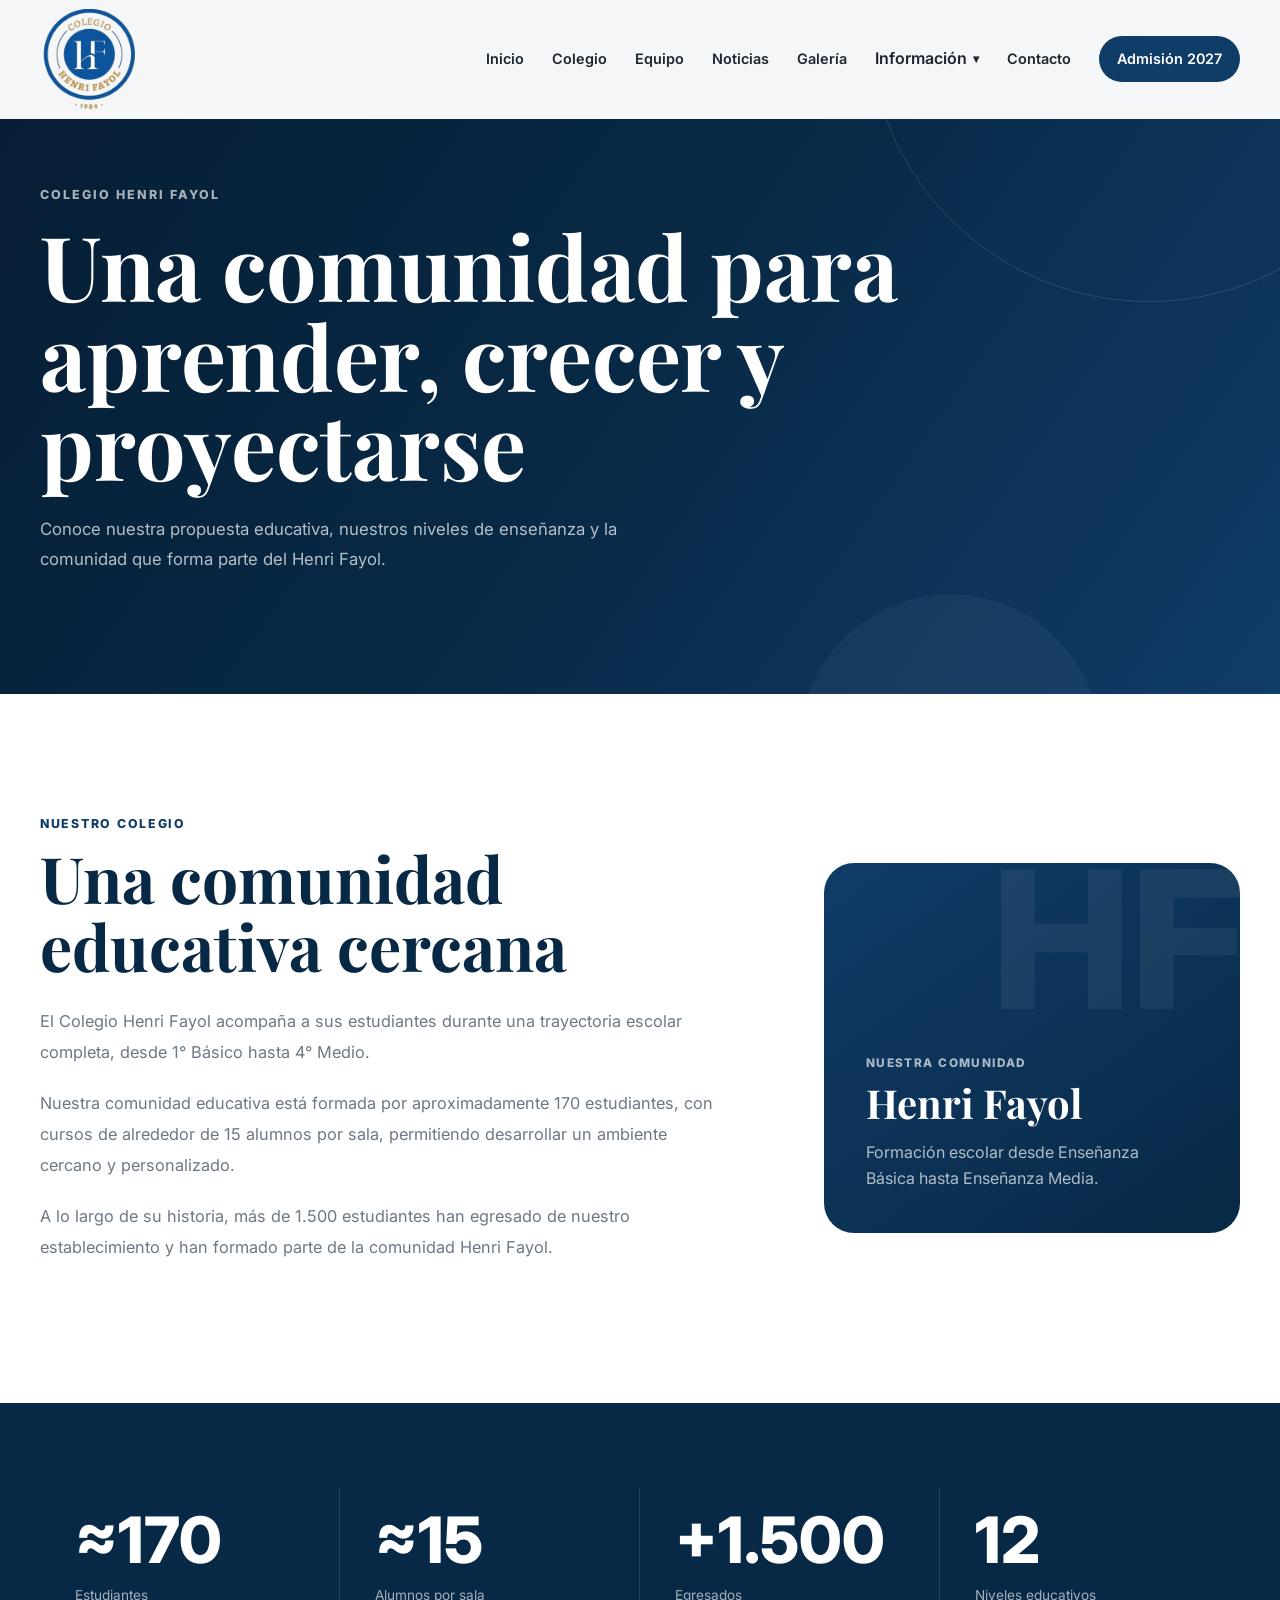
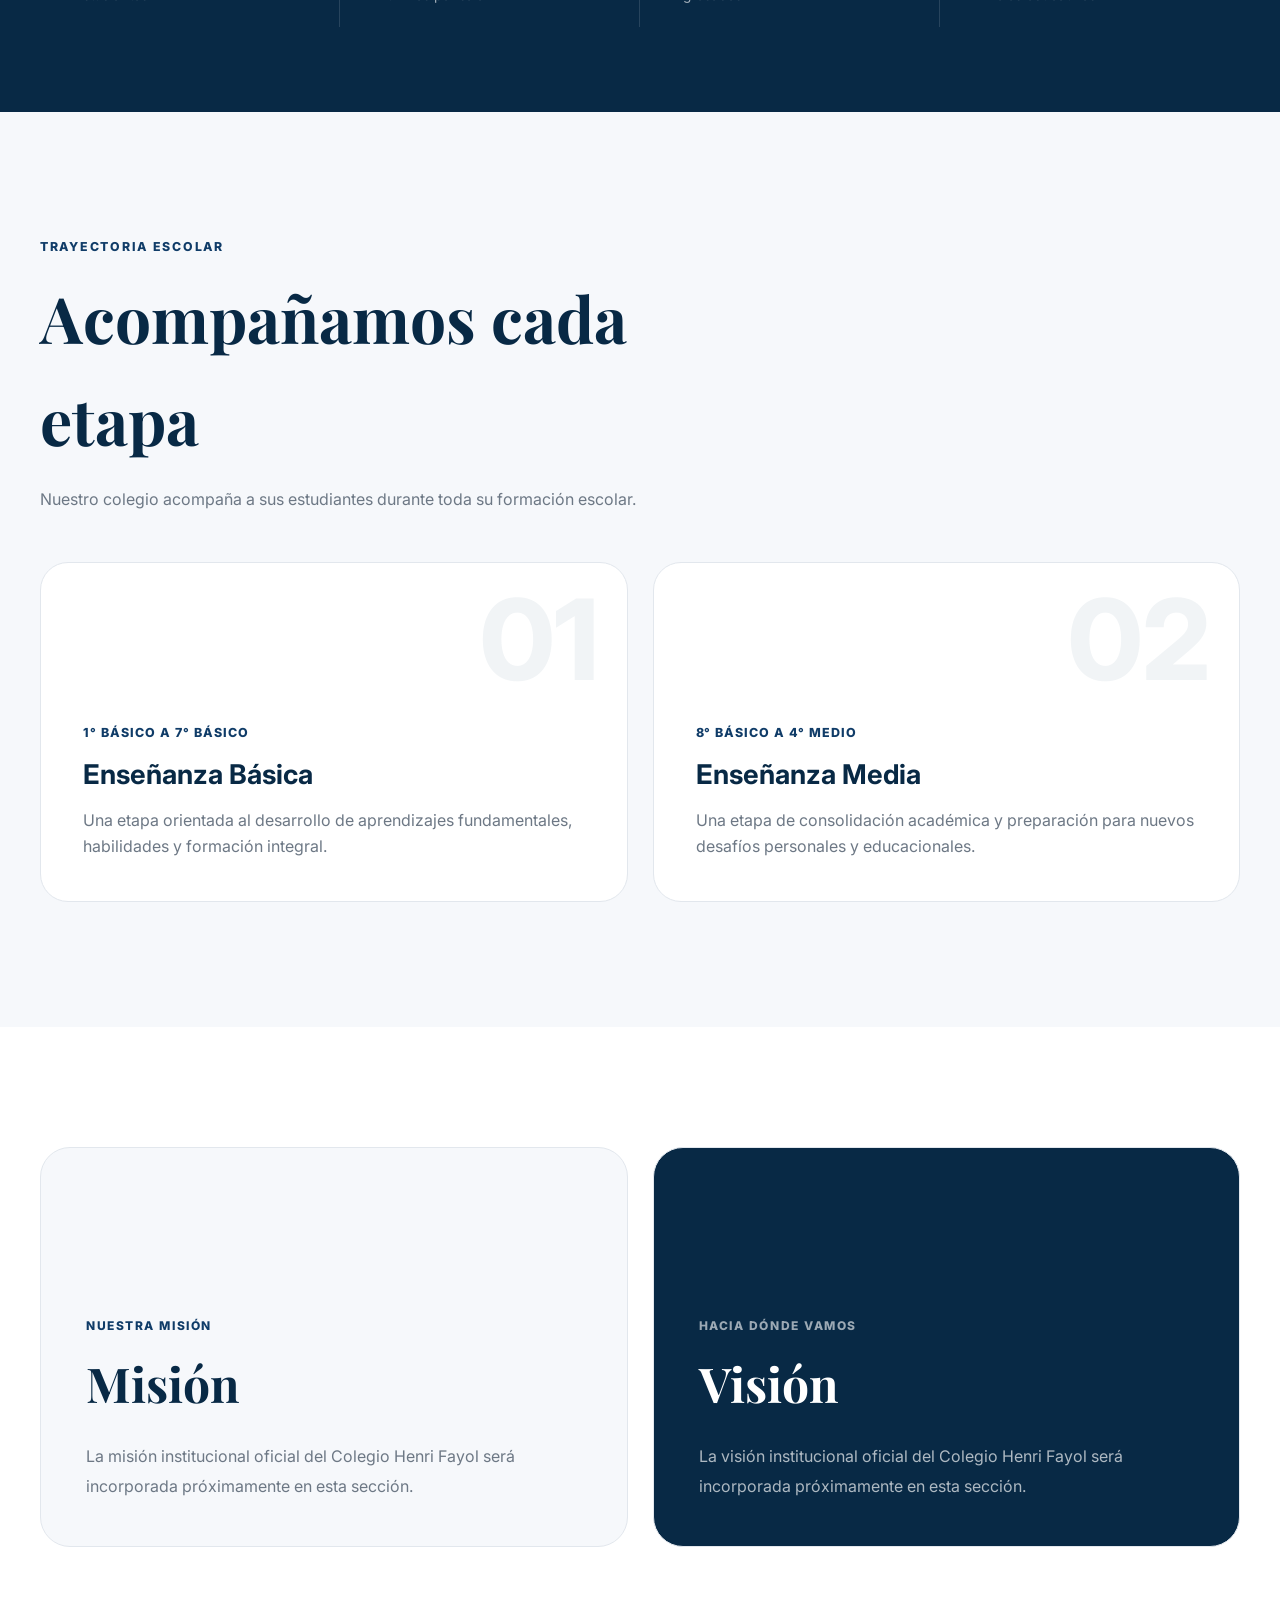
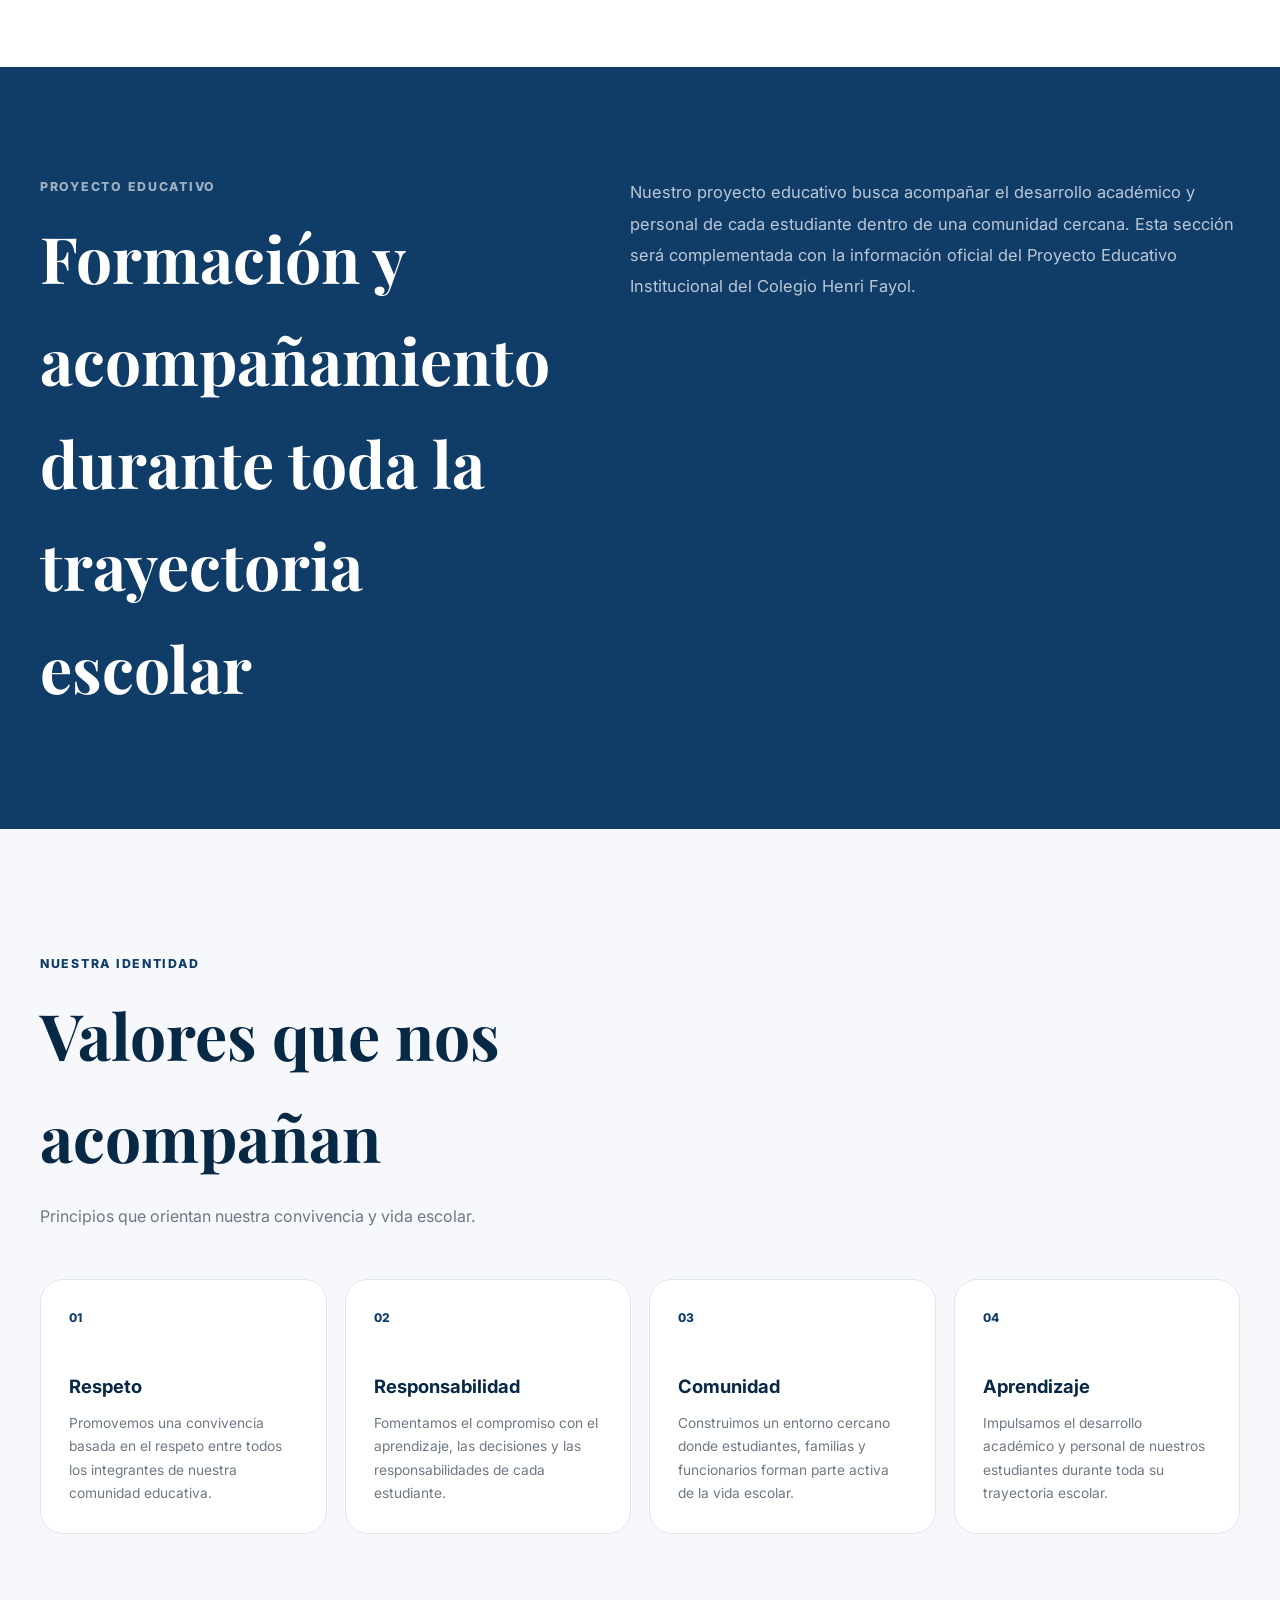
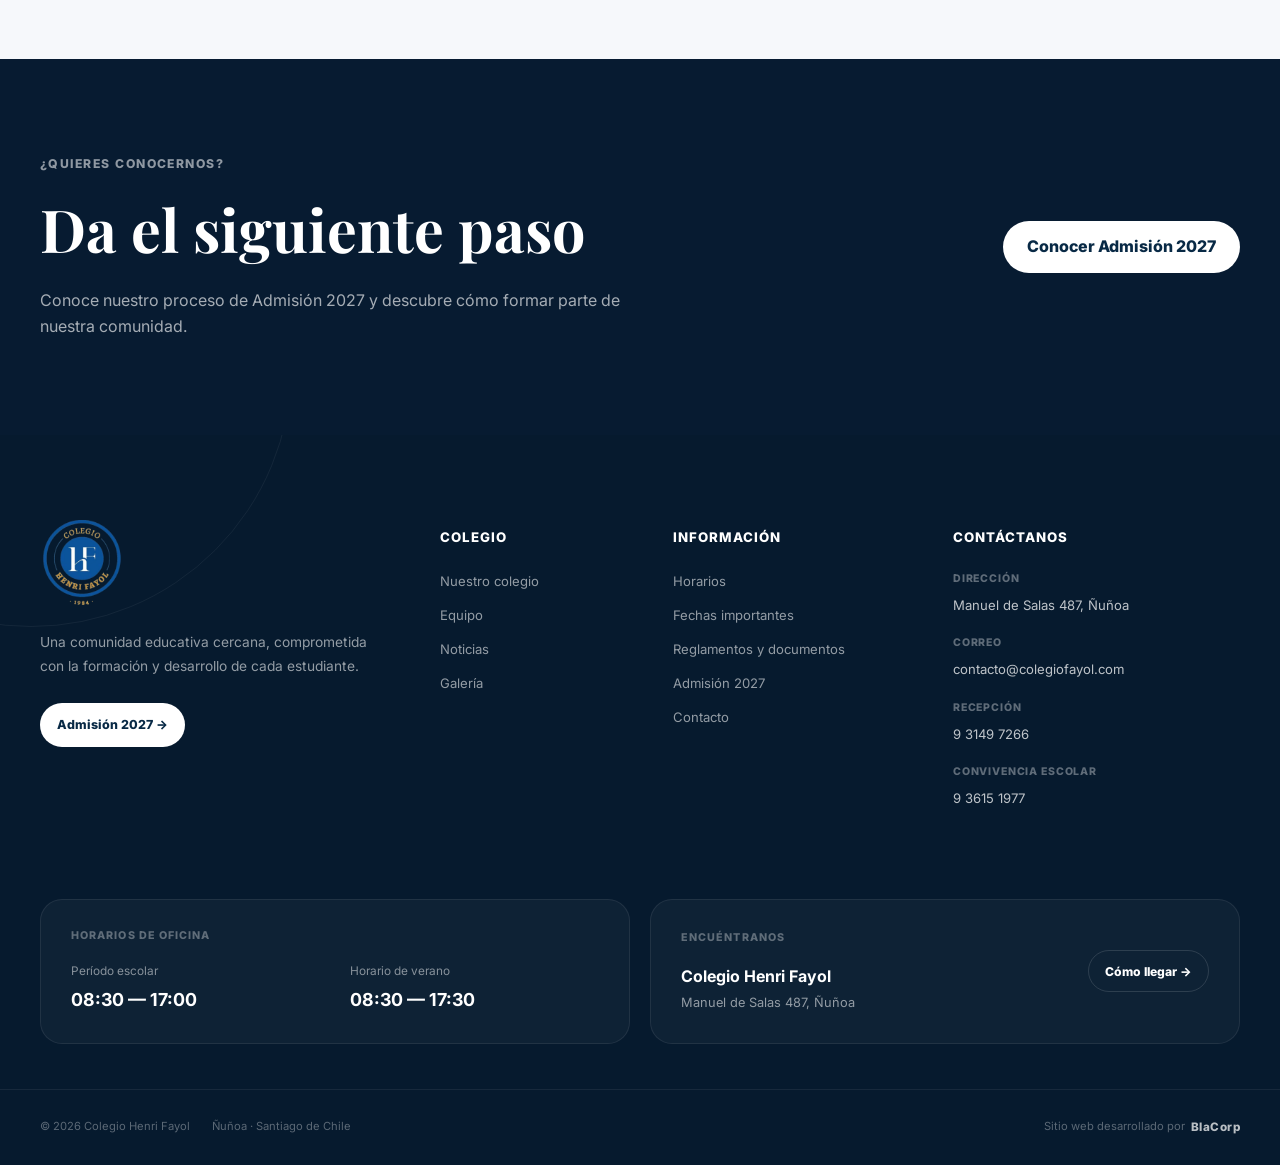
==== colegio.html @ c4151cc8 "Primera version sitio Colegio Henri Fayol" ====
<!DOCTYPE html>
<html lang="es">

<head>

  <meta charset="UTF-8">

  <meta
    name="viewport"
    content="width=device-width, initial-scale=1.0"
  >

  <meta
    name="description"
    content="Conoce el Colegio Henri Fayol, su comunidad, proyecto educativo y niveles de enseñanza."
  >

  <title>
    Nuestro Colegio | Colegio Henri Fayol
  </title>

  <link
  rel="icon"
  type="image/png"
  href="assets/logo/logo.png"
>


  <link
    rel="stylesheet"
    href="css/global.css"
  >

  <link
    rel="stylesheet"
    href="css/header.css"
  >

  <link
    rel="stylesheet"
    href="css/footer.css"
  >

  <link
    rel="stylesheet"
    href="css/colegio.css"
  >

</head>


<body>

  <div id="header-container"></div>


  <main>

    <!-- HERO -->

    <section class="school-hero">

      <div class="container">

        <span>
          Colegio Henri Fayol
        </span>


        <h1>
          Una comunidad para aprender,
          crecer y proyectarse
        </h1>


        <p>
          Conoce nuestra propuesta educativa,
          nuestros niveles de enseñanza y
          la comunidad que forma parte
          del Henri Fayol.
        </p>

      </div>

    </section>


    <!-- PRESENTACIÓN -->

    <section class="school-about">

      <div class="container school-about-grid">

        <div class="school-about-content">

          <span class="school-eyebrow">
            Nuestro colegio
          </span>


          <h2 id="school-about-title"></h2>


          <div
            class="school-about-text"
            id="school-about-text"
          ></div>

        </div>


        <div class="school-about-card">

          <span>
            Nuestra comunidad
          </span>


          <strong>
            Henri Fayol
          </strong>


          <p>
            Formación escolar desde
            Enseñanza Básica hasta
            Enseñanza Media.
          </p>

        </div>

      </div>

    </section>


    <!-- CIFRAS -->

    <section class="school-numbers">

      <div class="container">

        <div class="school-numbers-grid">

          <article>

            <strong>
              ≈170
            </strong>

            <span>
              Estudiantes
            </span>

          </article>


          <article>

            <strong>
              ≈15
            </strong>

            <span>
              Alumnos por sala
            </span>

          </article>


          <article>

            <strong>
              +1.500
            </strong>

            <span>
              Egresados
            </span>

          </article>


          <article>

            <strong>
              12
            </strong>

            <span>
              Niveles educativos
            </span>

          </article>

        </div>

      </div>

    </section>


    <!-- NIVELES -->

    <section class="school-levels">

      <div class="container">

        <header class="school-section-header">

          <span class="school-eyebrow">
            Trayectoria escolar
          </span>


          <h2>
            Acompañamos cada etapa
          </h2>


          <p>
            Nuestro colegio acompaña a sus
            estudiantes durante toda su formación
            escolar.
          </p>

        </header>


        <div class="school-level-grid">

          <article class="school-level-card">

            <span class="level-index">
              01
            </span>


            <span class="level-range">
              1° Básico a 7° Básico
            </span>


            <h3>
              Enseñanza Básica
            </h3>


            <p>
              Una etapa orientada al desarrollo
              de aprendizajes fundamentales,
              habilidades y formación integral.
            </p>

          </article>


          <article class="school-level-card">

            <span class="level-index">
              02
            </span>


            <span class="level-range">
              8° Básico a 4° Medio
            </span>


            <h3>
              Enseñanza Media
            </h3>


            <p>
              Una etapa de consolidación académica
              y preparación para nuevos desafíos
              personales y educacionales.
            </p>

          </article>

        </div>

      </div>

    </section>


    <!-- MISIÓN Y VISIÓN -->

    <section class="school-purpose">

      <div class="container school-purpose-grid">

        <article class="purpose-card">

          <span>
            Nuestra misión
          </span>


          <h2>
            Misión
          </h2>


          <p id="school-mission"></p>

        </article>


        <article class="purpose-card purpose-dark">

          <span>
            Hacia dónde vamos
          </span>


          <h2>
            Visión
          </h2>


          <p id="school-vision"></p>

        </article>

      </div>

    </section>


    <!-- PROYECTO -->

    <section class="school-project">

      <div class="container school-project-grid">

        <div>

          <span class="school-eyebrow">
            Proyecto educativo
          </span>


          <h2 id="school-project-title"></h2>

        </div>


        <div>

          <p id="school-project-text"></p>

        </div>

      </div>

    </section>


    <!-- VALORES -->

    <section class="school-values">

      <div class="container">

        <header class="school-section-header">

          <span class="school-eyebrow">
            Nuestra identidad
          </span>


          <h2>
            Valores que nos acompañan
          </h2>


          <p>
            Principios que orientan nuestra
            convivencia y vida escolar.
          </p>

        </header>


        <div
          class="school-values-grid"
          id="school-values-grid"
        ></div>

      </div>

    </section>


    <!-- CTA -->

    <section class="school-cta">

      <div class="container school-cta-grid">

        <div>

          <span>
            ¿Quieres conocernos?
          </span>


          <h2>
            Da el siguiente paso
          </h2>


          <p>
            Conoce nuestro proceso de Admisión
            2027 y descubre cómo formar parte
            de nuestra comunidad.
          </p>

        </div>


        <a
          href="admision.html"
          class="school-cta-button"
        >
          Conocer Admisión 2027
        </a>

      </div>

    </section>

  </main>


  <div id="footer-container"></div>


  <script src="js/header.js"></script>
  <script src="js/main.js"></script>
  <script src="js/colegio.js"></script>

</body>

</html>
---- css/global.css ----
@import url('https://fonts.googleapis.com/css2?family=Inter:wght@400;500;600;700;800&family=Playfair+Display:wght@600;700&display=swap');

:root {
  --primary: #103c68;
  --primary-dark: #082945;
  --secondary: #d6ae45;

  --white: #ffffff;
  --background: #f6f8fb;

  --text: #1c2633;
  --text-light: #6d7885;

  --border: #e2e7ed;

  --container: 1200px;

  --radius-small: 12px;
  --radius-medium: 20px;
  --radius-large: 30px;

  --shadow:
    0 20px 50px rgba(18, 38, 63, 0.08);
}

* {
  margin: 0;
  padding: 0;
  box-sizing: border-box;
}

html {
  scroll-behavior: smooth;
}

body {
  font-family: "Inter", sans-serif;
  background: var(--white);
  color: var(--text);
  line-height: 1.6;
}

img {
  max-width: 100%;
  display: block;
}

a {
  text-decoration: none;
  color: inherit;
}

button,
input,
textarea,
select {
  font: inherit;
}

button {
  cursor: pointer;
}

.container {
  width: min(
    var(--container),
    calc(100% - 40px)
  );

  margin: auto;
}

h1,
h2 {
  font-family: "Playfair Display", serif;
}

.section {
  padding: 100px 0;
}

.section-title {
  margin-bottom: 50px;
}

.section-title span {
  display: block;

  margin-bottom: 10px;

  color: var(--primary);

  font-size: 0.8rem;
  font-weight: 800;

  letter-spacing: 0.14em;
  text-transform: uppercase;
}

.section-title h2 {
  font-size: clamp(
    2.2rem,
    5vw,
    3.8rem
  );

  color: var(--primary-dark);

  line-height: 1.1;
}

.section-title p {
  max-width: 650px;

  margin-top: 15px;

  color: var(--text-light);
}

@media (max-width: 768px) {

  .section {
    padding: 70px 0;
  }

  .container {
    width: calc(100% - 28px);
  }

}
---- css/header.css ----
.header {
  position: fixed;

  top: 0;
  left: 0;

  width: 100%;

  z-index: 1000;

  background: rgba(
    255,
    255,
    255,
    0.96
  );

  border-bottom:
    1px solid transparent;

  transition:
    box-shadow 0.3s ease,
    border-color 0.3s ease;
}

.header.scrolled {
  border-color: var(--border);

  box-shadow:
    0 10px 30px rgba(
      17,
      37,
      63,
      0.08
    );
}

.header-container {
  width: min(
    var(--container),
    calc(100% - 40px)
  );

  height: 86px;

  margin: auto;

  display: flex;
  align-items: center;
  justify-content: space-between;
}

.header-logo img {
  height: 58px;
  width: auto;
}

.nav {
  display: flex;
  align-items: center;

  gap: 28px;
}

.nav a {
  position: relative;

  font-size: 0.9rem;
  font-weight: 600;

  color: var(--text);

  transition: color 0.2s ease;
}

.nav a:hover {
  color: var(--primary);
}

.nav a:not(.nav-contacto)::after {
  content: "";

  position: absolute;

  left: 0;
  bottom: -7px;

  width: 0;
  height: 2px;

  background: var(--secondary);

  transition: width 0.25s ease;
}

.nav a:hover::after {
  width: 100%;
}

.nav-contacto {
  padding: 11px 18px;

  border-radius: 50px;

  background: var(--primary);

  color: white !important;
}

.nav-contacto:hover {
  background: var(--primary-dark);
}

.menu-button {
  width: 42px;
  height: 42px;

  display: none;

  border: none;
  background: transparent;
}

.menu-button span {
  display: block;

  width: 25px;
  height: 2px;

  margin: 6px auto;

  background: var(--primary-dark);

  transition: 0.3s ease;
}

@media (max-width: 900px) {

  .menu-button {
    display: block;
  }

  .nav {
    position: absolute;

    top: 86px;
    left: 20px;
    right: 20px;

    display: none;

    flex-direction: column;
    align-items: flex-start;

    padding: 25px;

    background: white;

    border: 1px solid var(--border);
    border-radius: 20px;

    box-shadow: var(--shadow);
  }

  .nav.active {
    display: flex;
  }

  .nav-contacto {
    width: 100%;

    text-align: center;
  }

}
/* =========================================
   DROPDOWN INFORMACIÓN
========================================= */

.nav-dropdown {
  position: relative;
}


.nav-dropdown-toggle {
  display: flex;

  align-items: center;

  gap: 6px;

  padding: 0;

  border: none;

  background: transparent;

  color:
    var(--text);

  font-family: inherit;

  font-size: inherit;

  font-weight: 600;

  cursor: pointer;

  transition:
    color 0.2s ease;
}


.nav-dropdown-toggle:hover {
  color:
    var(--primary);
}


.nav-dropdown-arrow {
  display: inline-block;

  font-size: 0.72rem;

  transition:
    transform 0.25s ease;
}


/* MENU */

.nav-dropdown-menu {
  position: absolute;

  top:
    calc(100% + 22px);

  left: 50%;

  width: 310px;

  padding: 10px;

  opacity: 0;

  visibility: hidden;

  transform:
    translate(
      -50%,
      -8px
    );

  border:
    1px solid
    var(--border);

  border-radius: 18px;

  background: white;

  box-shadow:
    0 22px 60px
    rgba(10,31,52,0.14);

  transition:
    opacity 0.2s ease,
    transform 0.2s ease,
    visibility 0.2s ease;
}


/* puente invisible para no perder el hover */

.nav-dropdown-menu::before {
  content: "";

  position: absolute;

  left: 0;
  right: 0;

  top: -25px;

  height: 25px;
}


/* ABRIR EN PC */

.nav-dropdown:hover
.nav-dropdown-menu,

.nav-dropdown:focus-within
.nav-dropdown-menu,

.nav-dropdown.open
.nav-dropdown-menu {
  opacity: 1;

  visibility: visible;

  transform:
    translate(
      -50%,
      0
    );
}


.nav-dropdown:hover
.nav-dropdown-arrow,

.nav-dropdown.open
.nav-dropdown-arrow {
  transform:
    rotate(180deg);
}


/* LINKS DROPDOWN */

.nav-dropdown-menu a {
  display: block;

  padding:
    14px 15px;

  border-radius: 12px;

  color:
    var(--text);

  transition:
    background 0.2s ease;
}


.nav-dropdown-menu a::after {
  display: none;
}


.nav-dropdown-menu a:hover {
  background:
    var(--background);
}


.nav-dropdown-menu strong {
  display: block;

  margin-bottom: 3px;

  color:
    var(--primary-dark);

  font-size: 0.85rem;
}


.nav-dropdown-menu span {
  display: block;

  color:
    var(--text-light);

  font-size: 0.72rem;

  font-weight: 400;
}


/* =========================================
   MOBILE
========================================= */

@media (max-width: 900px) {

  .nav-dropdown {
    width: 100%;
  }


  .nav-dropdown-toggle {
    width: 100%;

    justify-content:
      space-between;

    padding:
      14px 0;

    font-size: 1rem;
  }


  .nav-dropdown-menu {
    position: static;

    width: 100%;

    max-height: 0;

    margin: 0;

    padding: 0;

    opacity: 1;

    visibility: visible;

    overflow: hidden;

    transform: none;

    border: none;

    border-radius: 0;

    box-shadow: none;

    background:
      var(--background);

    transition:
      max-height 0.3s ease,
      padding 0.3s ease;
  }


  .nav-dropdown:hover
  .nav-dropdown-menu,

  .nav-dropdown:focus-within
  .nav-dropdown-menu {
    max-height: 0;

    padding: 0;
  }


  .nav-dropdown.open
  .nav-dropdown-menu {
    max-height: 300px;

    padding:
      7px;
  }


  .nav-dropdown-menu::before {
    display: none;
  }


  .nav-dropdown-menu a {
    padding:
      12px;
  }

}
/* =========================================================
   LOGO HEADER - TAMAÑO GRANDE
========================================================= */

.header-logo {
  display: flex;

  align-items: center;

  flex-shrink: 0;
}


.header-logo img {
  width: auto;

  height: 100px;

  max-width: 280px;

  object-fit: contain;

  transition:
    transform 0.25s ease;
}


.header-logo:hover img {
  transform:
    scale(1.03);
}


/* HEADER MÁS ALTO PARA EL LOGO */

@media (min-width: 901px) {

  .header-container {
    min-height: 118px;

    gap: 30px;
  }

}


/* TABLET */

@media (max-width: 900px) {

  .header-logo img {
    height: 82px;

    max-width: 230px;
  }

}


/* CELULAR */

@media (max-width: 500px) {

  .header-logo img {
    height: 72px;

    max-width: 200px;
  }

}
---- css/footer.css ----
/* =========================================================
   FOOTER
========================================================= */

.footer {
  position: relative;

  overflow: hidden;

  background:
    #061a2e;

  color: white;
}


.footer::before {
  content: "";

  position: absolute;

  width: 520px;
  height: 520px;

  top: -330px;
  left: -230px;

  border-radius: 50%;

  border:
    1px solid
    rgba(255,255,255,0.055);
}


/* =========================================================
   PARTE PRINCIPAL
========================================================= */

.footer-main {
  position: relative;

  z-index: 2;

  display: grid;

  grid-template-columns:
    1.4fr
    0.7fr
    0.9fr
    1.2fr;

  gap: 65px;

  padding:
    85px 0
    70px;
}


/* =========================================================
   MARCA
========================================================= */

.footer-brand {
  max-width: 350px;
}


.footer-logo {
  display: inline-flex;

  margin-bottom: 25px;
}


.footer-logo img {
  display: block;

  width: auto;

  height: 85px;

  object-fit: contain;
}


.footer-brand > p {
  max-width: 330px;

  margin:
    0 0
    24px;

  color:
    rgba(255,255,255,0.57);

  font-size: 0.86rem;

  line-height: 1.8;
}


/* ADMISION */

.footer-admission-button {
  min-height: 44px;

  display: inline-flex;

  align-items: center;
  justify-content: center;

  padding:
    0 17px;

  border-radius: 100px;

  background: white;

  color:
    var(--primary-dark);

  font-size: 0.78rem;

  font-weight: 800;

  transition:
    transform 0.2s ease;
}


.footer-admission-button:hover {
  transform:
    translateY(-2px);
}


/* =========================================================
   REDES
========================================================= */

.footer-socials {
  display: flex;

  flex-wrap: wrap;

  gap: 14px;

  margin-top: 27px;
}


.footer-socials a {
  color:
    rgba(255,255,255,0.55);

  font-size: 0.75rem;

  font-weight: 700;

  transition:
    color 0.2s ease;
}


.footer-socials a:hover {
  color: white;
}


/* =========================================================
   COLUMNAS
========================================================= */

.footer-column h3 {
  margin:
    7px 0
    23px;

  color: white;

  font-size: 0.83rem;

  font-weight: 800;

  letter-spacing: 0.08em;

  text-transform: uppercase;
}


.footer-column nav {
  display: grid;

  gap: 13px;
}


.footer-column nav a {
  color:
    rgba(255,255,255,0.57);

  font-size: 0.82rem;

  transition:
    color 0.2s ease,
    transform 0.2s ease;
}


.footer-column nav a:hover {
  color: white;

  transform:
    translateX(3px);
}


/* =========================================================
   CONTACTO
========================================================= */

.footer-contact {
  display: block;
}


.footer-contact-item {
  margin-bottom: 18px;
}


.footer-contact-item > span {
  display: block;

  margin-bottom: 4px;

  color:
    rgba(255,255,255,0.36);

  font-size: 0.66rem;

  font-weight: 800;

  letter-spacing: 0.08em;

  text-transform: uppercase;
}


.footer-contact-item a {
  display: inline-block;

  color:
    rgba(255,255,255,0.74);

  font-size: 0.82rem;

  line-height: 1.5;

  overflow-wrap: anywhere;

  transition:
    color 0.2s ease;
}


.footer-contact-item a:hover {
  color: white;
}


/* =========================================================
   INFORMACIÓN INFERIOR
========================================================= */

.footer-information {
  position: relative;

  z-index: 2;

  display: grid;

  grid-template-columns:
    1fr 1fr;

  gap: 20px;

  padding-bottom: 45px;
}


.footer-hours,
.footer-location {
  min-height: 145px;

  padding: 27px 30px;

  border:
    1px solid
    rgba(255,255,255,0.08);

  border-radius: 22px;

  background:
    rgba(255,255,255,0.035);
}


.footer-small-label {
  display: block;

  margin-bottom: 18px;

  color:
    rgba(255,255,255,0.34);

  font-size: 0.67rem;

  font-weight: 800;

  letter-spacing: 0.1em;

  text-transform: uppercase;
}


/* HORARIOS */

.footer-hours-grid {
  display: grid;

  grid-template-columns:
    repeat(2,1fr);

  gap: 30px;
}


.footer-hours-grid > div {
  display: flex;

  flex-direction: column;

  gap: 5px;
}


.footer-hours-grid span {
  color:
    rgba(255,255,255,0.5);

  font-size: 0.74rem;
}


.footer-hours-grid strong {
  color: white;

  font-size: 1.12rem;
}


/* UBICACIÓN */

.footer-location {
  display: flex;

  align-items: center;
  justify-content: space-between;

  gap: 30px;
}


.footer-location strong {
  display: block;

  margin-bottom: 4px;

  color: white;

  font-size: 1rem;
}


.footer-location p {
  margin: 0;

  color:
    rgba(255,255,255,0.55);

  font-size: 0.8rem;
}


.footer-location > a {
  min-height: 42px;

  display: inline-flex;

  align-items: center;
  justify-content: center;

  padding:
    0 16px;

  flex-shrink: 0;

  border:
    1px solid
    rgba(255,255,255,0.13);

  border-radius: 100px;

  color: white;

  font-size: 0.76rem;

  font-weight: 800;

  transition:
    background 0.2s ease,
    transform 0.2s ease;
}


.footer-location > a:hover {
  background:
    rgba(255,255,255,0.08);

  transform:
    translateY(-2px);
}


/* =========================================================
   COPYRIGHT
========================================================= */

.footer-bottom {
  position: relative;

  z-index: 2;

  border-top:
    1px solid
    rgba(255,255,255,0.065);
}


.footer-bottom-content {
  min-height: 75px;

  display: flex;

  align-items: center;
  justify-content: space-between;

  gap: 30px;
}


.footer-bottom-content span {
  color:
    rgba(255,255,255,0.34);

  font-size: 0.7rem;
}


/* =========================================================
   TABLET
========================================================= */

@media (max-width: 1000px) {

  .footer-main {
    grid-template-columns:
      1.2fr 1fr;

    gap:
      55px 70px;
  }


  .footer-information {
    grid-template-columns:
      1fr;
  }

}


/* =========================================================
   MOBILE
========================================================= */

@media (max-width: 650px) {

  .footer-main {
    grid-template-columns:
      1fr;

    gap: 45px;

    padding:
      65px 0
      55px;
  }


  .footer-brand {
    max-width: 100%;
  }


  .footer-logo img {
    height: 78px;
  }


  .footer-hours-grid {
    grid-template-columns:
      1fr;

    gap: 18px;
  }


  .footer-location {
    align-items:
      flex-start;

    flex-direction:
      column;
  }


  .footer-bottom-content {
    min-height: 90px;

    align-items:
      flex-start;

    justify-content:
      center;

    flex-direction:
      column;

    gap: 6px;

    padding:
      20px 0;
  }

}
/* =========================================================
   CRÉDITO BLACORP
========================================================= */

.footer-copyright {
  display: flex;

  align-items: center;

  gap: 22px;
}


.footer-credit {
  display: flex;

  align-items: center;

  gap: 6px;

  color:
    rgba(255,255,255,0.38);

  font-size: 0.7rem;
}


.footer-credit strong {
  color:
    rgba(255,255,255,0.72);

  font-size: 0.73rem;

  font-weight: 800;

  letter-spacing: 0.04em;
}


@media (max-width: 650px) {

  .footer-copyright {
    align-items: flex-start;

    flex-direction: column;

    gap: 5px;
  }


  .footer-credit {
    margin-top: 12px;
  }

}
---- css/colegio.css ----
/* =========================================
   HERO
========================================= */

.school-hero {
  position: relative;

  padding:
    185px 0
    120px;

  overflow: hidden;

  color: white;

  background:
    linear-gradient(
      125deg,
      #061d33 0%,
      var(--primary-dark) 50%,
      var(--primary) 100%
    );
}


.school-hero::before {
  content: "";

  position: absolute;

  width: 560px;
  height: 560px;

  top: -260px;
  right: -150px;

  border:
    1px solid
    rgba(255,255,255,0.12);

  border-radius: 50%;
}


.school-hero::after {
  content: "";

  position: absolute;

  width: 300px;
  height: 300px;

  right: 180px;
  bottom: -200px;

  border-radius: 50%;

  background:
    rgba(255,255,255,0.04);
}


.school-hero .container {
  position: relative;

  z-index: 2;
}


.school-hero span {
  display: block;

  margin-bottom: 15px;

  color:
    rgba(255,255,255,0.65);

  font-size: 0.78rem;
  font-weight: 800;

  letter-spacing: 0.16em;

  text-transform: uppercase;
}


.school-hero h1 {
  max-width: 950px;

  margin-bottom: 25px;

  color: white;

  font-size:
    clamp(
      3.2rem,
      7vw,
      6rem
    );

  line-height: 1;
}


.school-hero p {
  max-width: 650px;

  margin: 0;

  color:
    rgba(255,255,255,0.7);

  font-size: 1.05rem;

  line-height: 1.8;
}


/* =========================================
   GENERAL
========================================= */

.school-eyebrow {
  display: block;

  margin-bottom: 10px;

  color:
    var(--primary);

  font-size: 0.77rem;
  font-weight: 800;

  letter-spacing: 0.14em;

  text-transform: uppercase;
}


.school-section-header {
  max-width: 760px;

  margin-bottom: 50px;
}


.school-section-header h2 {
  margin-bottom: 15px;

  color:
    var(--primary-dark);

  font-size:
    clamp(
      2.5rem,
      5vw,
      4.2rem
    );
}


.school-section-header p {
  margin: 0;

  color:
    var(--text-light);
}


/* =========================================
   PRESENTACIÓN
========================================= */

.school-about {
  padding:
    120px 0;
}


.school-about-grid {
  display: grid;

  grid-template-columns:
    1.25fr 0.75fr;

  gap: 90px;

  align-items: center;
}


.school-about-content h2 {
  margin-bottom: 25px;

  color:
    var(--primary-dark);

  font-size:
    clamp(
      2.6rem,
      5vw,
      4.4rem
    );

  line-height: 1.07;
}


.school-about-text p {
  margin-bottom: 20px;

  color:
    var(--text-light);

  font-size: 1.02rem;

  line-height: 1.9;
}


.school-about-card {
  min-height: 370px;

  display: flex;

  flex-direction: column;

  justify-content: flex-end;

  padding: 42px;

  position: relative;

  overflow: hidden;

  border-radius: 30px;

  background:
    linear-gradient(
      145deg,
      var(--primary),
      var(--primary-dark)
    );

  color: white;
}


.school-about-card::before {
  content: "HF";

  position: absolute;

  top: -20px;
  right: -5px;

  color:
    rgba(255,255,255,0.06);

  font-size: 12rem;

  font-weight: 800;

  line-height: 1;
}


.school-about-card span {
  margin-bottom: 8px;

  color:
    rgba(255,255,255,0.65);

  font-size: 0.74rem;

  font-weight: 800;

  letter-spacing: 0.12em;

  text-transform: uppercase;
}


.school-about-card strong {
  position: relative;

  font-family:
    "Playfair Display",
    serif;

  font-size: 2.5rem;

  line-height: 1.1;
}


.school-about-card p {
  position: relative;

  max-width: 300px;

  margin:
    15px 0 0;

  color:
    rgba(255,255,255,0.68);
}


/* =========================================
   CIFRAS
========================================= */

.school-numbers {
  padding:
    85px 0;

  background:
    var(--primary-dark);

  color: white;
}


.school-numbers-grid {
  display: grid;

  grid-template-columns:
    repeat(4,1fr);
}


.school-numbers article {
  padding:
    20px 35px;

  border-right:
    1px solid
    rgba(255,255,255,0.13);
}


.school-numbers article:last-child {
  border-right: none;
}


.school-numbers strong {
  display: block;

  margin-bottom: 10px;

  color: white;

  font-size:
    clamp(
      2.7rem,
      5vw,
      4.5rem
    );

  line-height: 1;

  font-weight: 800;
}


.school-numbers span {
  color:
    rgba(255,255,255,0.63);

  font-size: 0.85rem;
}


/* =========================================
   NIVELES
========================================= */

.school-levels {
  padding:
    125px 0;

  background:
    var(--background);
}


.school-level-grid {
  display: grid;

  grid-template-columns:
    repeat(2,1fr);

  gap: 25px;
}


.school-level-card {
  position: relative;

  min-height: 340px;

  display: flex;

  flex-direction: column;

  justify-content: flex-end;

  padding: 42px;

  overflow: hidden;

  border:
    1px solid
    var(--border);

  border-radius: 28px;

  background: white;

  transition:
    transform 0.3s ease,
    box-shadow 0.3s ease;
}


.school-level-card:hover {
  transform:
    translateY(-6px);

  box-shadow:
    var(--shadow);
}


.level-index {
  position: absolute;

  top: 20px;
  right: 28px;

  color:
    rgba(16,60,104,0.06);

  font-size: 7rem;

  line-height: 1;

  font-weight: 800;
}


.level-range {
  margin-bottom: 10px;

  color:
    var(--primary);

  font-size: 0.78rem;

  font-weight: 800;

  letter-spacing: 0.08em;

  text-transform: uppercase;
}


.school-level-card h3 {
  margin-bottom: 12px;

  color:
    var(--primary-dark);

  font-size: 1.7rem;
}


.school-level-card p {
  max-width: 500px;

  margin: 0;

  color:
    var(--text-light);
}


/* =========================================
   MISIÓN / VISIÓN
========================================= */

.school-purpose {
  padding:
    120px 0;
}


.school-purpose-grid {
  display: grid;

  grid-template-columns:
    repeat(2,1fr);

  gap: 25px;
}


.purpose-card {
  min-height: 400px;

  padding: 45px;

  display: flex;

  flex-direction: column;

  justify-content: flex-end;

  border:
    1px solid
    var(--border);

  border-radius: 30px;

  background:
    var(--background);
}


.purpose-card > span {
  margin-bottom: 10px;

  color:
    var(--primary);

  font-size: 0.75rem;

  font-weight: 800;

  letter-spacing: 0.13em;

  text-transform: uppercase;
}


.purpose-card h2 {
  margin-bottom: 20px;

  color:
    var(--primary-dark);

  font-size: 3rem;
}


.purpose-card p {
  margin: 0;

  color:
    var(--text-light);

  line-height: 1.85;
}


.purpose-dark {
  background:
    var(--primary-dark);

  color: white;
}


.purpose-dark > span {
  color:
    rgba(255,255,255,0.6);
}


.purpose-dark h2 {
  color: white;
}


.purpose-dark p {
  color:
    rgba(255,255,255,0.67);
}


/* =========================================
   PROYECTO EDUCATIVO
========================================= */

.school-project {
  padding:
    110px 0;

  background:
    var(--primary);
}


.school-project-grid {
  display: grid;

  grid-template-columns:
    0.8fr 1.2fr;

  gap: 80px;
}


.school-project .school-eyebrow {
  color:
    rgba(255,255,255,0.6);
}


.school-project h2 {
  color: white;

  font-size:
    clamp(
      2.5rem,
      5vw,
      4rem
    );
}


.school-project p {
  margin: 0;

  color:
    rgba(255,255,255,0.72);

  font-size: 1.03rem;

  line-height: 1.9;
}


/* =========================================
   VALORES
========================================= */

.school-values {
  padding:
    125px 0;

  background:
    var(--background);
}


.school-values-grid {
  display: grid;

  grid-template-columns:
    repeat(4,1fr);

  gap: 18px;
}


.school-value-card {
  min-height: 235px;

  padding: 28px;

  border:
    1px solid
    var(--border);

  border-radius: 23px;

  background: white;
}


.school-value-number {
  display: block;

  margin-bottom: 45px;

  color:
    var(--primary);

  font-size: 0.75rem;

  font-weight: 800;
}


.school-value-card h3 {
  margin-bottom: 10px;

  color:
    var(--primary-dark);

  font-size: 1.15rem;
}


.school-value-card p {
  margin: 0;

  color:
    var(--text-light);

  font-size: 0.86rem;

  line-height: 1.7;
}


/* =========================================
   CTA
========================================= */

.school-cta {
  padding:
    95px 0;

  background:
    #071b31;

  color: white;
}


.school-cta-grid {
  display: grid;

  grid-template-columns:
    1fr auto;

  gap: 60px;

  align-items: center;
}


.school-cta span {
  display: block;

  margin-bottom: 8px;

  color:
    rgba(255,255,255,0.55);

  font-size: 0.76rem;

  font-weight: 800;

  text-transform: uppercase;

  letter-spacing: 0.12em;
}


.school-cta h2 {
  margin-bottom: 12px;

  color: white;

  font-size:
    clamp(
      2.3rem,
      5vw,
      3.7rem
    );
}


.school-cta p {
  max-width: 620px;

  margin: 0;

  color:
    rgba(255,255,255,0.64);
}


.school-cta-button {
  min-height: 52px;

  display: inline-flex;

  align-items: center;

  padding:
    0 24px;

  border-radius: 100px;

  background: white;

  color:
    var(--primary-dark);

  font-weight: 800;

  white-space: nowrap;

  transition:
    transform 0.25s ease;
}


.school-cta-button:hover {
  transform:
    translateY(-3px);
}


/* =========================================
   RESPONSIVE
========================================= */

@media (max-width: 950px) {

  .school-about-grid {
    grid-template-columns:
      1fr;

    gap: 50px;
  }


  .school-about-card {
    max-width: 600px;
  }


  .school-numbers-grid {
    grid-template-columns:
      repeat(2,1fr);
  }


  .school-numbers article {
    border-bottom:
      1px solid
      rgba(255,255,255,0.13);
  }


  .school-purpose-grid {
    grid-template-columns:
      1fr;
  }


  .school-project-grid {
    grid-template-columns:
      1fr;

    gap: 30px;
  }


  .school-values-grid {
    grid-template-columns:
      repeat(2,1fr);
  }

}


@media (max-width: 650px) {

  .school-hero {
    padding:
      150px 0
      80px;
  }


  .school-about,
  .school-purpose,
  .school-levels,
  .school-values {
    padding:
      80px 0;
  }


  .school-level-grid {
    grid-template-columns:
      1fr;
  }


  .school-numbers-grid {
    grid-template-columns:
      1fr 1fr;
  }


  .school-numbers article {
    padding:
      25px 18px;
  }


  .school-values-grid {
    grid-template-columns:
      1fr;
  }


  .school-cta-grid {
    grid-template-columns:
      1fr;
  }

}
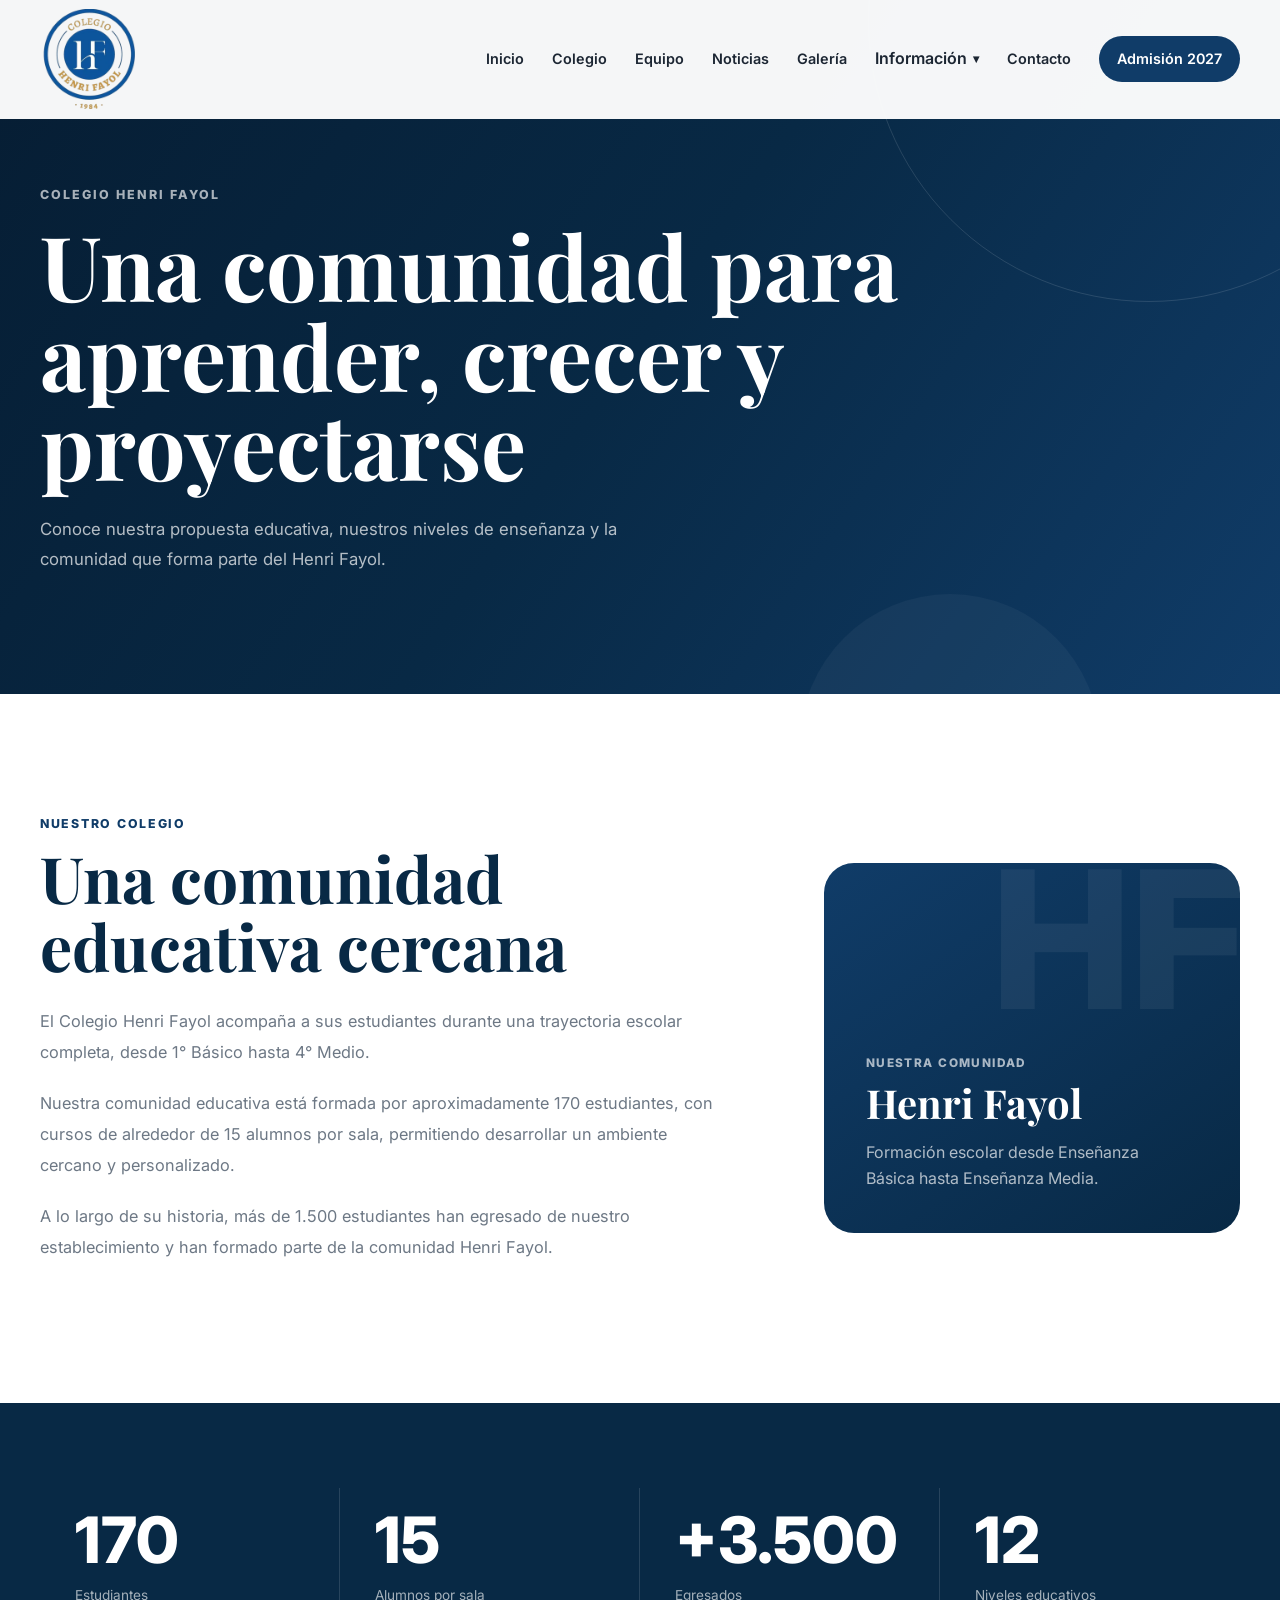
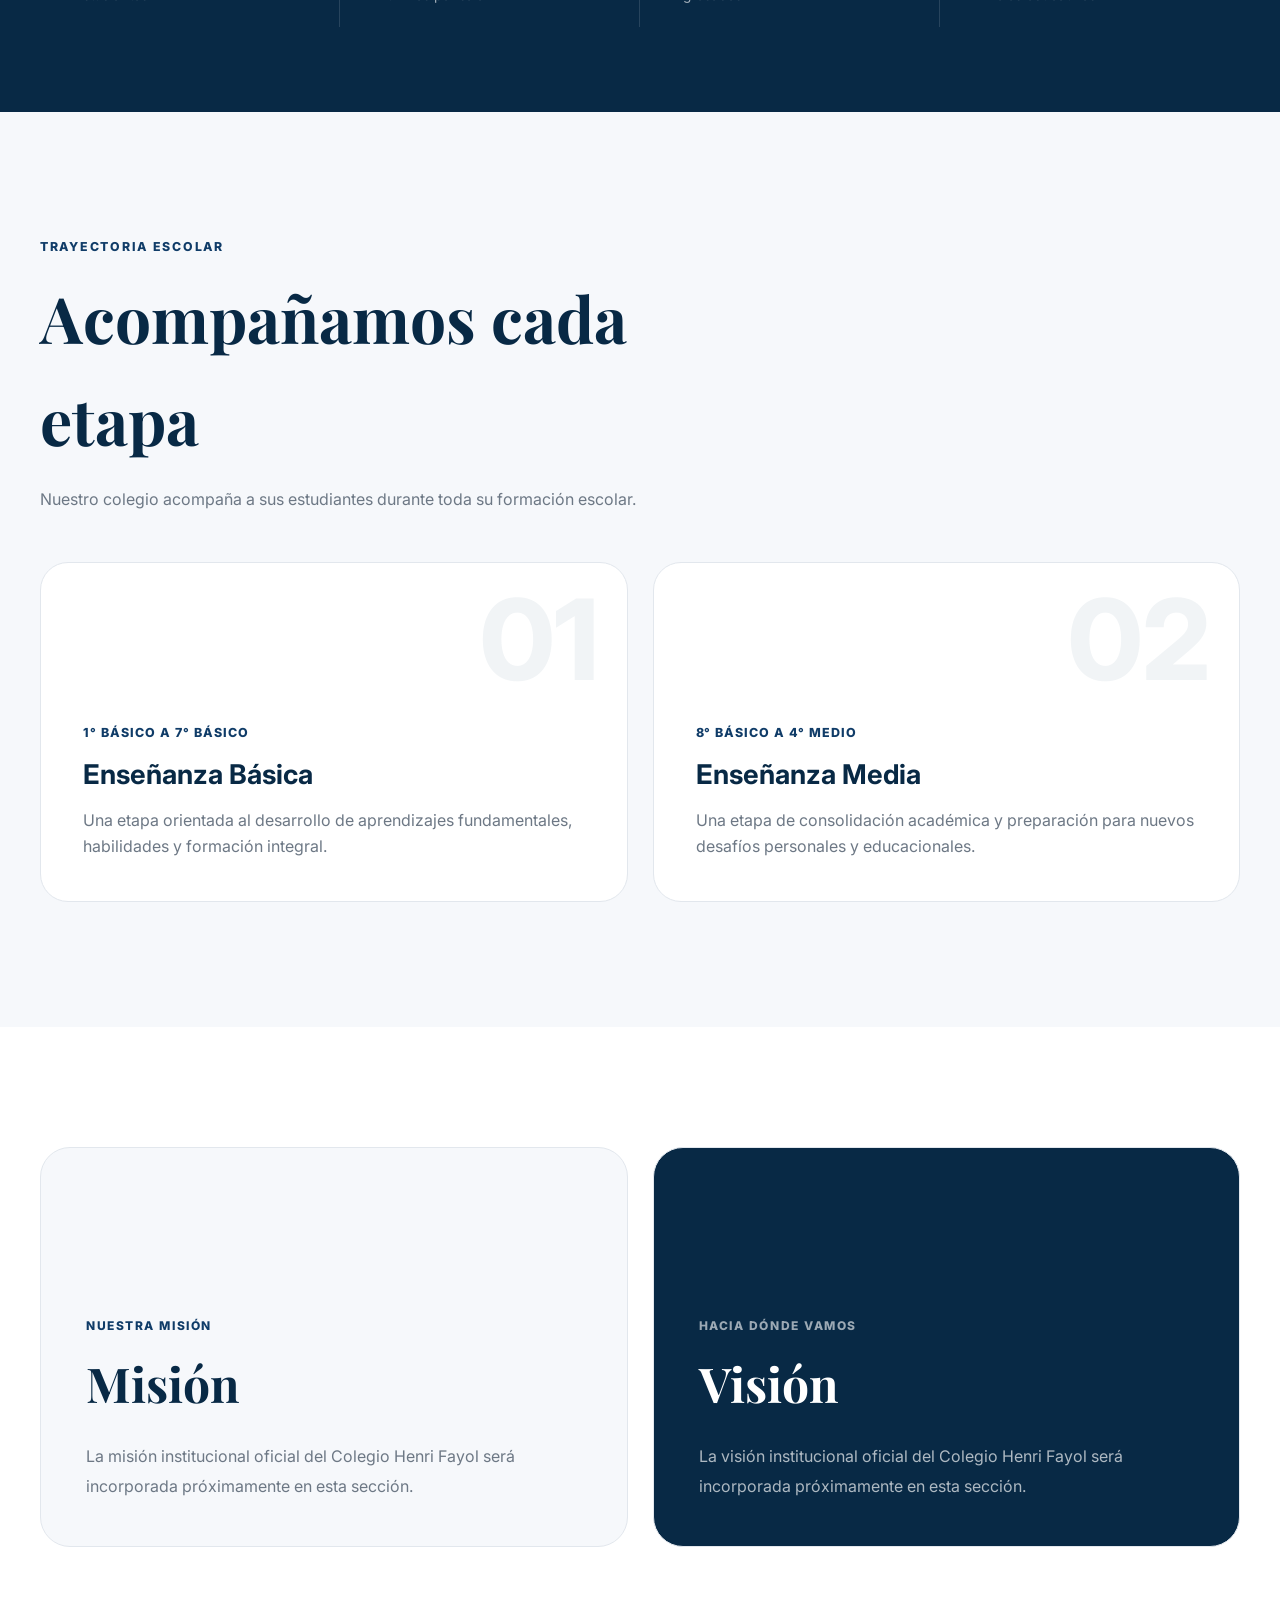
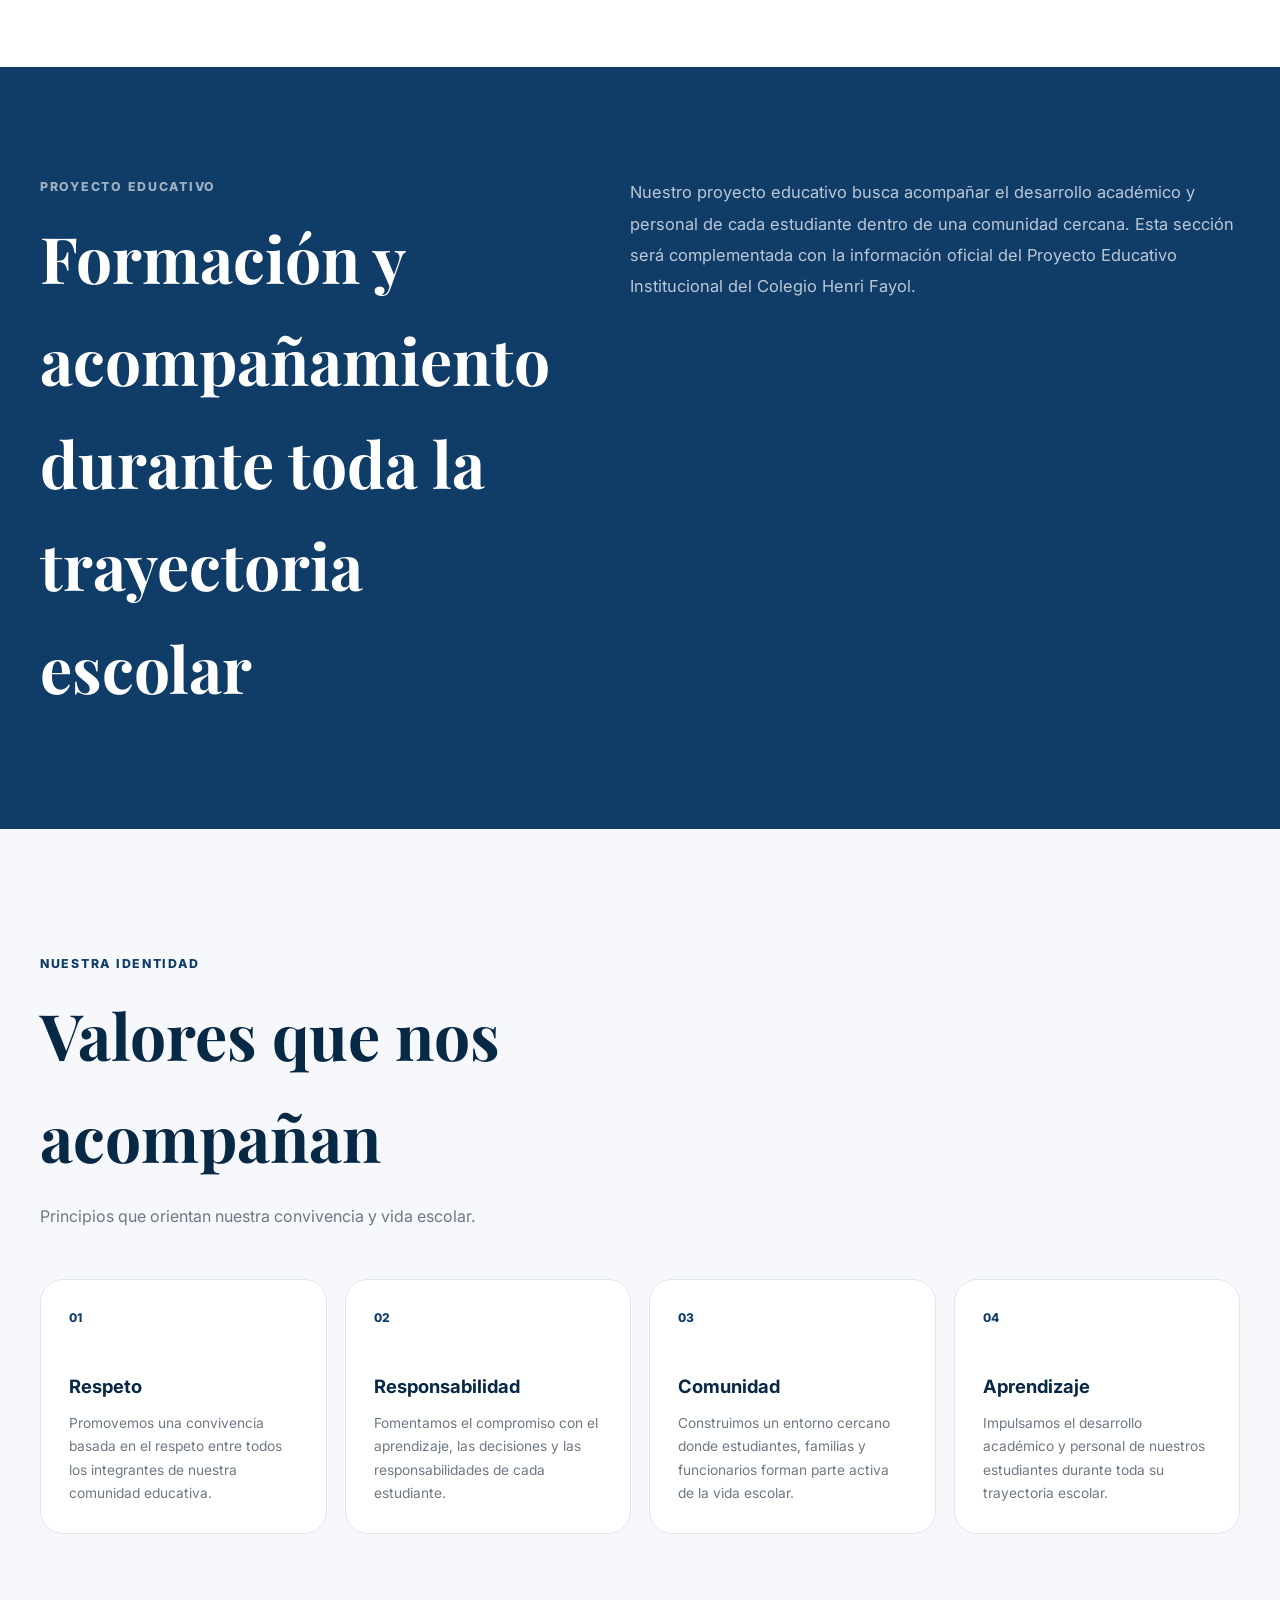
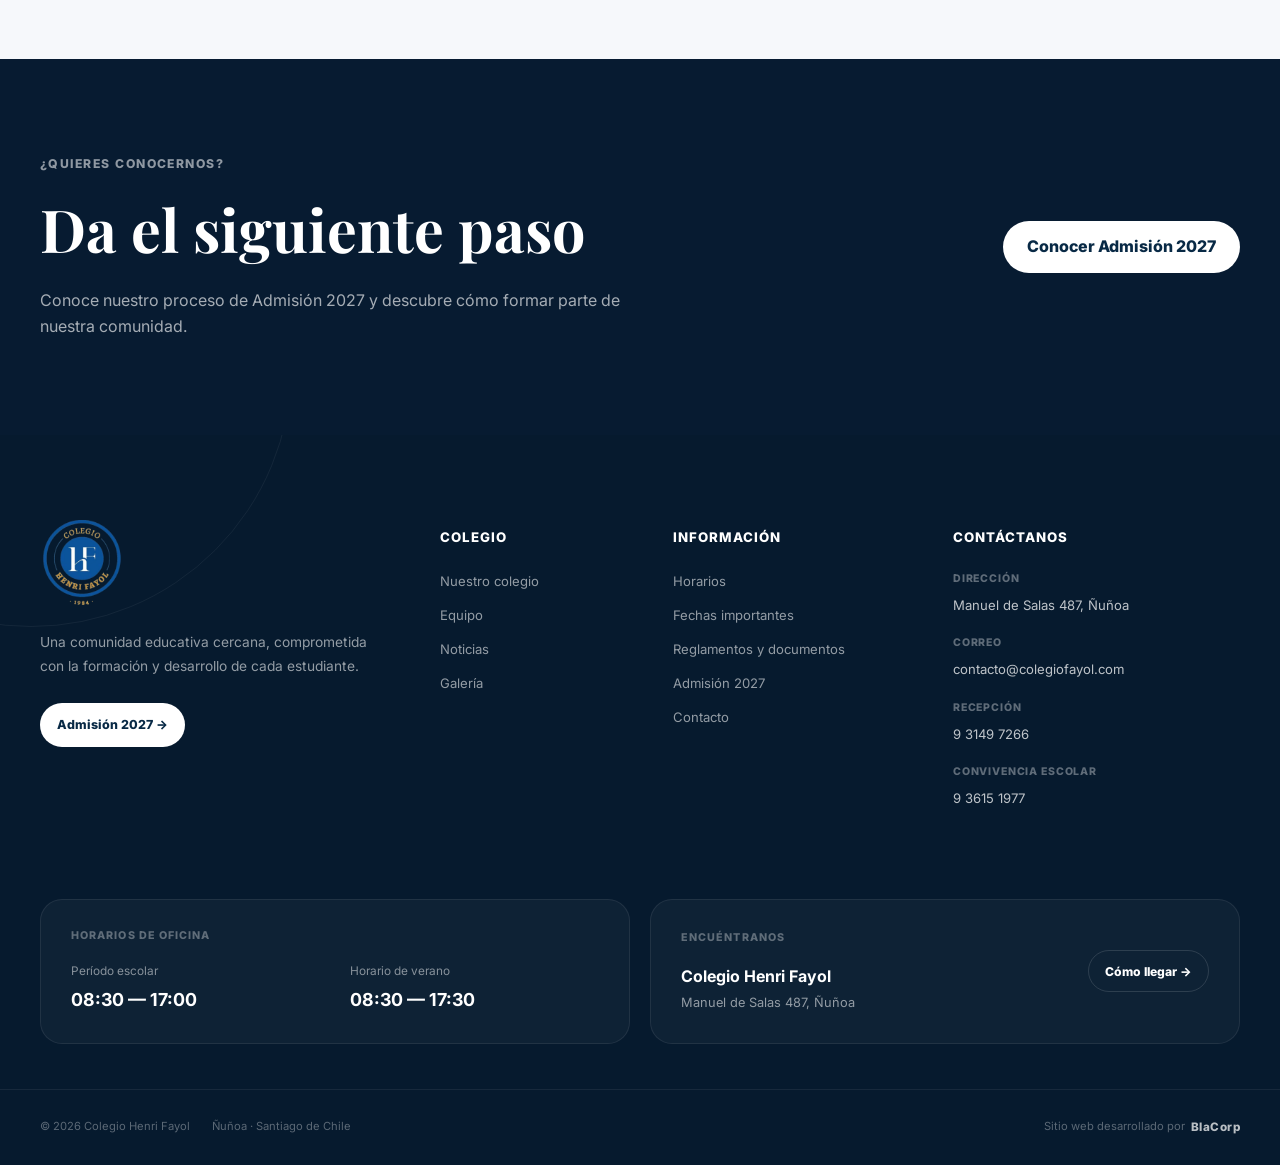
==== commit c02e974a: "Update colegio.html se corrigen simbolos" ====
--- a/colegio.html
+++ b/colegio.html
@@ -145,7 +145,7 @@
           <article>
 
             <strong>
-              ≈170
+              170
             </strong>
 
             <span>
@@ -158,7 +158,7 @@
           <article>
 
             <strong>
-              ≈15
+              15
             </strong>
 
             <span>
@@ -171,7 +171,7 @@
           <article>
 
             <strong>
-              +1.500
+              +3.500
             </strong>
 
             <span>
--- a/css/header.css
+++ b/css/header.css
@@ -529,4 +529,236 @@
     max-width: 200px;
   }
 
+}
+/* =========================================================
+   MENÚ INFORMACIÓN - MOBILE FIX
+========================================================= */
+
+@media (max-width: 900px) {
+
+  /* MENÚ GENERAL */
+
+  .nav {
+    width: 100%;
+
+    max-height:
+      calc(100vh - 100px);
+
+    overflow-y: auto;
+    overflow-x: hidden;
+  }
+
+
+  .nav > a {
+    width: 100%;
+
+    display: flex;
+
+    align-items: center;
+
+    padding:
+      15px 20px;
+
+    border-bottom:
+      1px solid
+      var(--border);
+
+    font-size: 0.95rem;
+
+    text-align: left;
+  }
+
+
+  /* CONTENEDOR INFORMACIÓN */
+
+  .nav-dropdown {
+    position: static !important;
+
+    width: 100%;
+
+    display: block;
+  }
+
+
+  /* BOTÓN INFORMACIÓN */
+
+  .nav-dropdown-toggle {
+    width: 100%;
+
+    min-height: 54px;
+
+    display: flex;
+
+    align-items: center;
+    justify-content: space-between;
+
+    padding:
+      15px 20px;
+
+    border: none;
+
+    border-bottom:
+      1px solid
+      var(--border);
+
+    background: white;
+
+    color:
+      var(--primary-dark);
+
+    font-size: 0.95rem;
+
+    font-weight: 700;
+
+    text-align: left;
+
+    cursor: pointer;
+  }
+
+
+  .nav-dropdown-arrow {
+    flex-shrink: 0;
+
+    margin-left: 15px;
+
+    font-size: 1rem;
+
+    transition:
+      transform 0.25s ease;
+  }
+
+
+  .nav-dropdown.open
+  .nav-dropdown-arrow {
+    transform:
+      rotate(180deg);
+  }
+
+
+  /* SUBMENÚ */
+
+  .nav-dropdown-menu {
+    position: static !important;
+
+    top: auto !important;
+    left: auto !important;
+    right: auto !important;
+
+    width: 100% !important;
+
+    min-width: 0 !important;
+
+    display: none !important;
+
+    padding:
+      8px 12px
+      12px;
+
+    margin: 0;
+
+    opacity: 1 !important;
+
+    visibility: visible !important;
+
+    transform: none !important;
+
+    border: none;
+
+    border-radius: 0;
+
+    box-shadow: none;
+
+    background:
+      #f5f7fa;
+  }
+
+
+  /* SOLO ABIERTO AL TOCAR */
+
+  .nav-dropdown.open
+  .nav-dropdown-menu {
+    display: grid !important;
+
+    gap: 6px;
+  }
+
+
+  /* EVITA QUE HOVER DE PC INTERFIERA */
+
+  .nav-dropdown:hover
+  .nav-dropdown-menu {
+    display: none !important;
+  }
+
+
+  .nav-dropdown.open:hover
+  .nav-dropdown-menu {
+    display: grid !important;
+  }
+
+
+  /* OPCIONES */
+
+  .nav-dropdown-menu a {
+    width: 100%;
+
+    display: flex;
+
+    flex-direction: column;
+
+    align-items: flex-start;
+
+    gap: 3px;
+
+    padding:
+      13px 15px;
+
+    border: none;
+
+    border-radius: 10px;
+
+    background: white;
+
+    color:
+      var(--primary-dark);
+
+    text-align: left;
+
+    transform: none !important;
+  }
+
+
+  .nav-dropdown-menu a strong {
+    display: block;
+
+    color:
+      var(--primary-dark);
+
+    font-size: 0.88rem;
+
+    font-weight: 800;
+
+    line-height: 1.3;
+  }
+
+
+  .nav-dropdown-menu a span {
+    display: block;
+
+    color:
+      var(--text-light);
+
+    font-size: 0.73rem;
+
+    line-height: 1.4;
+  }
+
+
+  .nav-dropdown-menu a:hover {
+    background:
+      #eef3f8;
+
+    transform: none !important;
+  }
+
 }
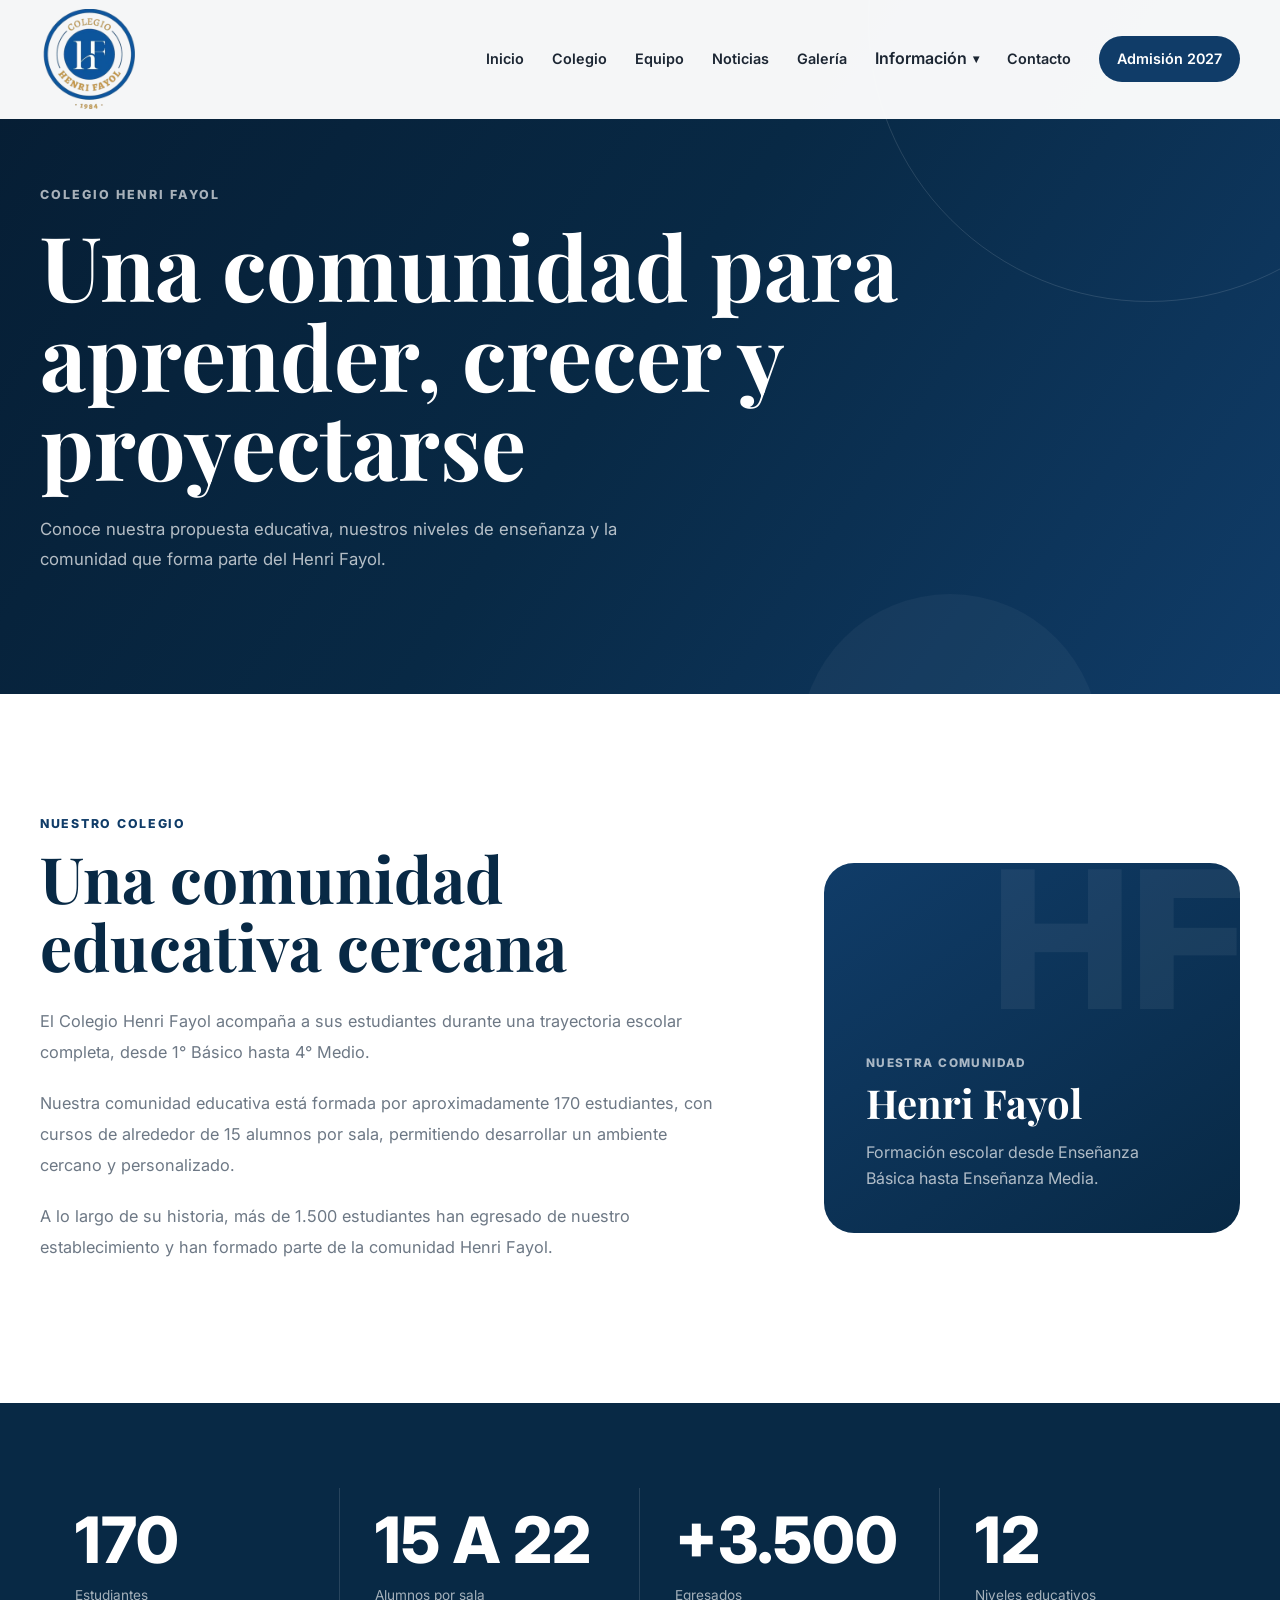
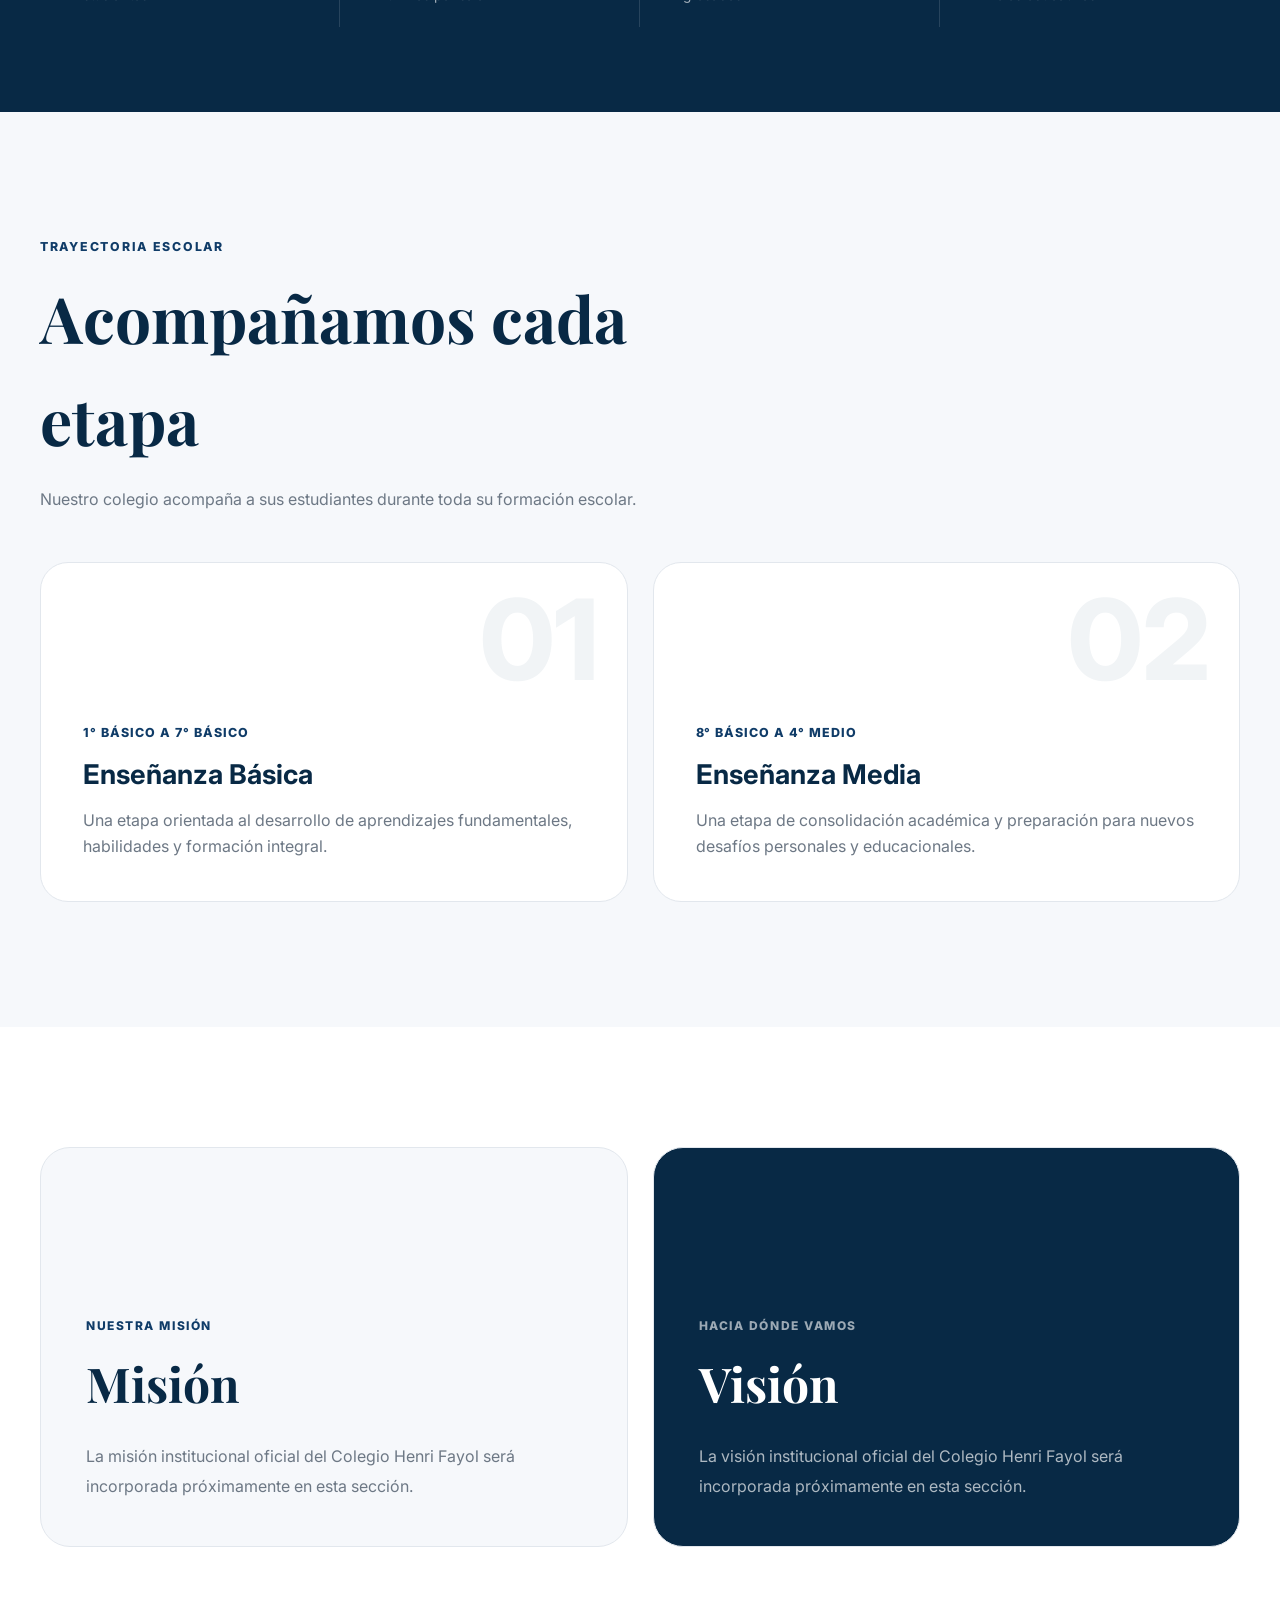
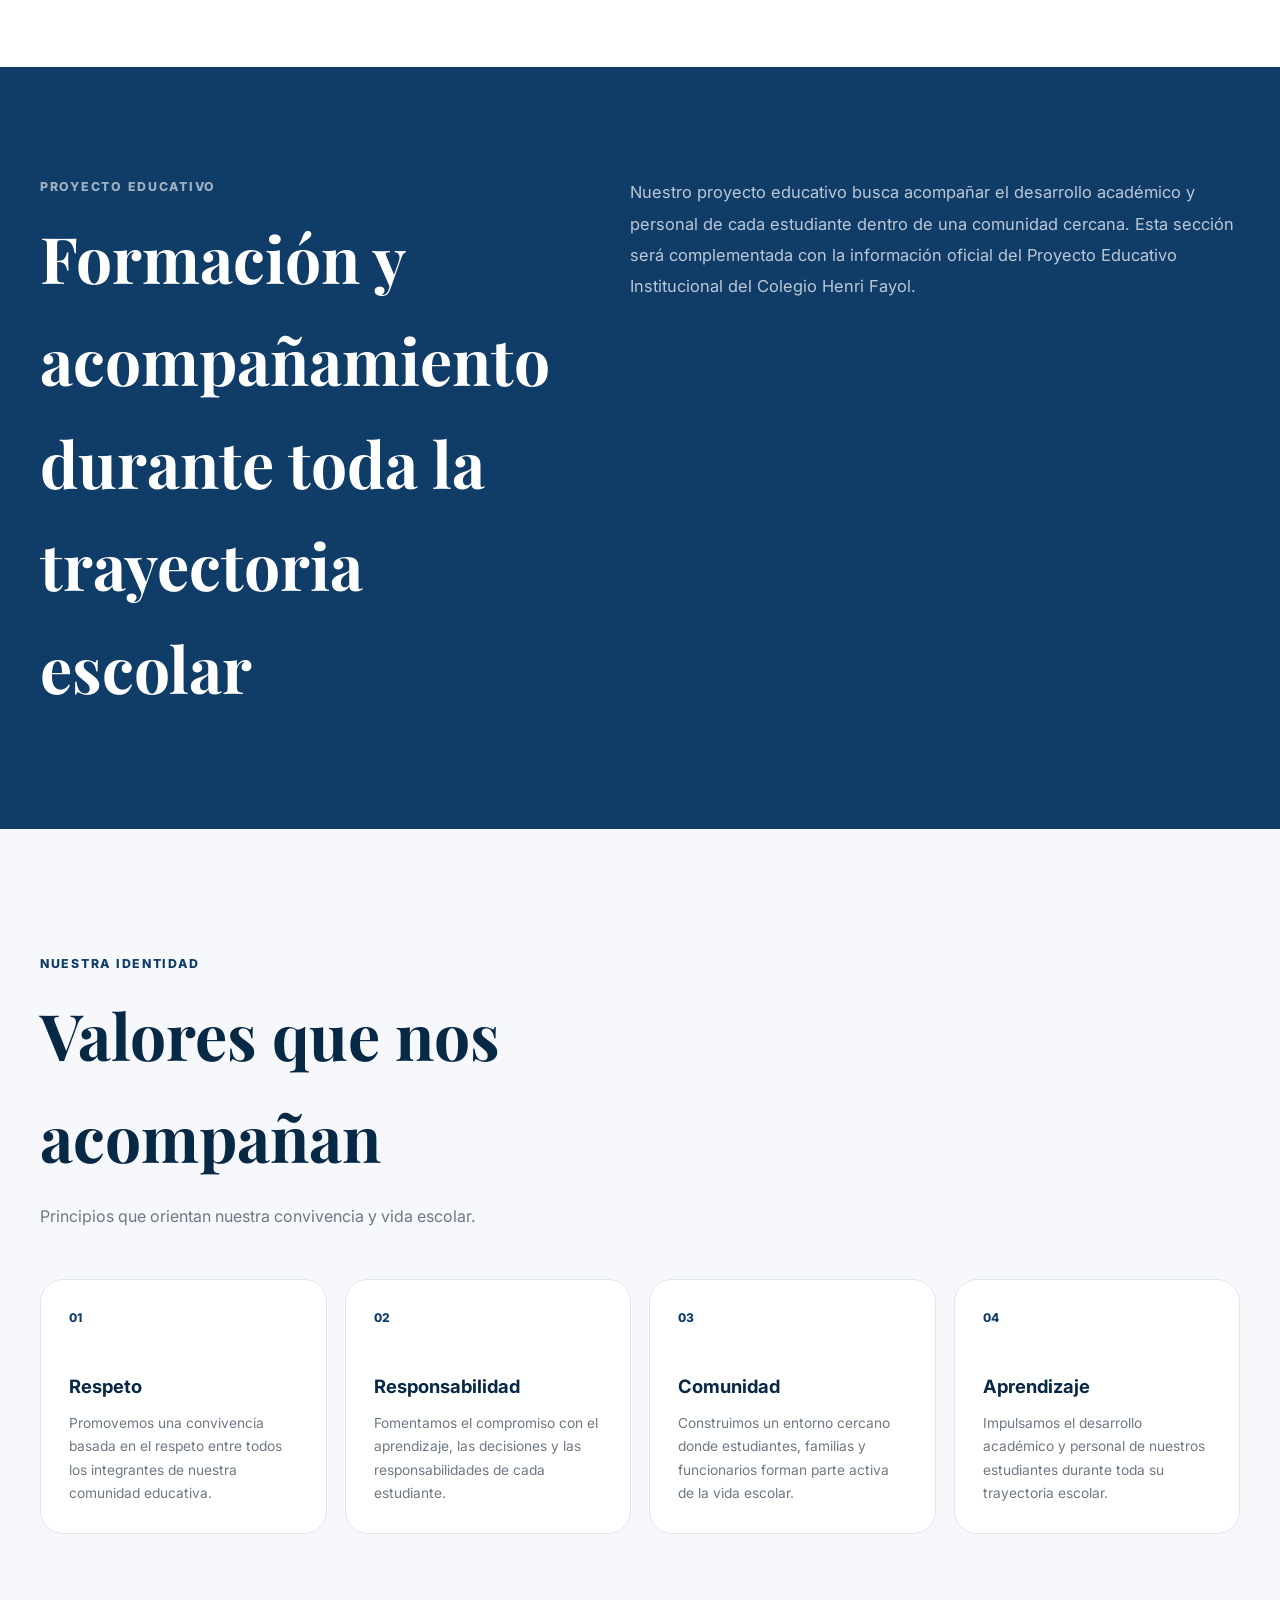
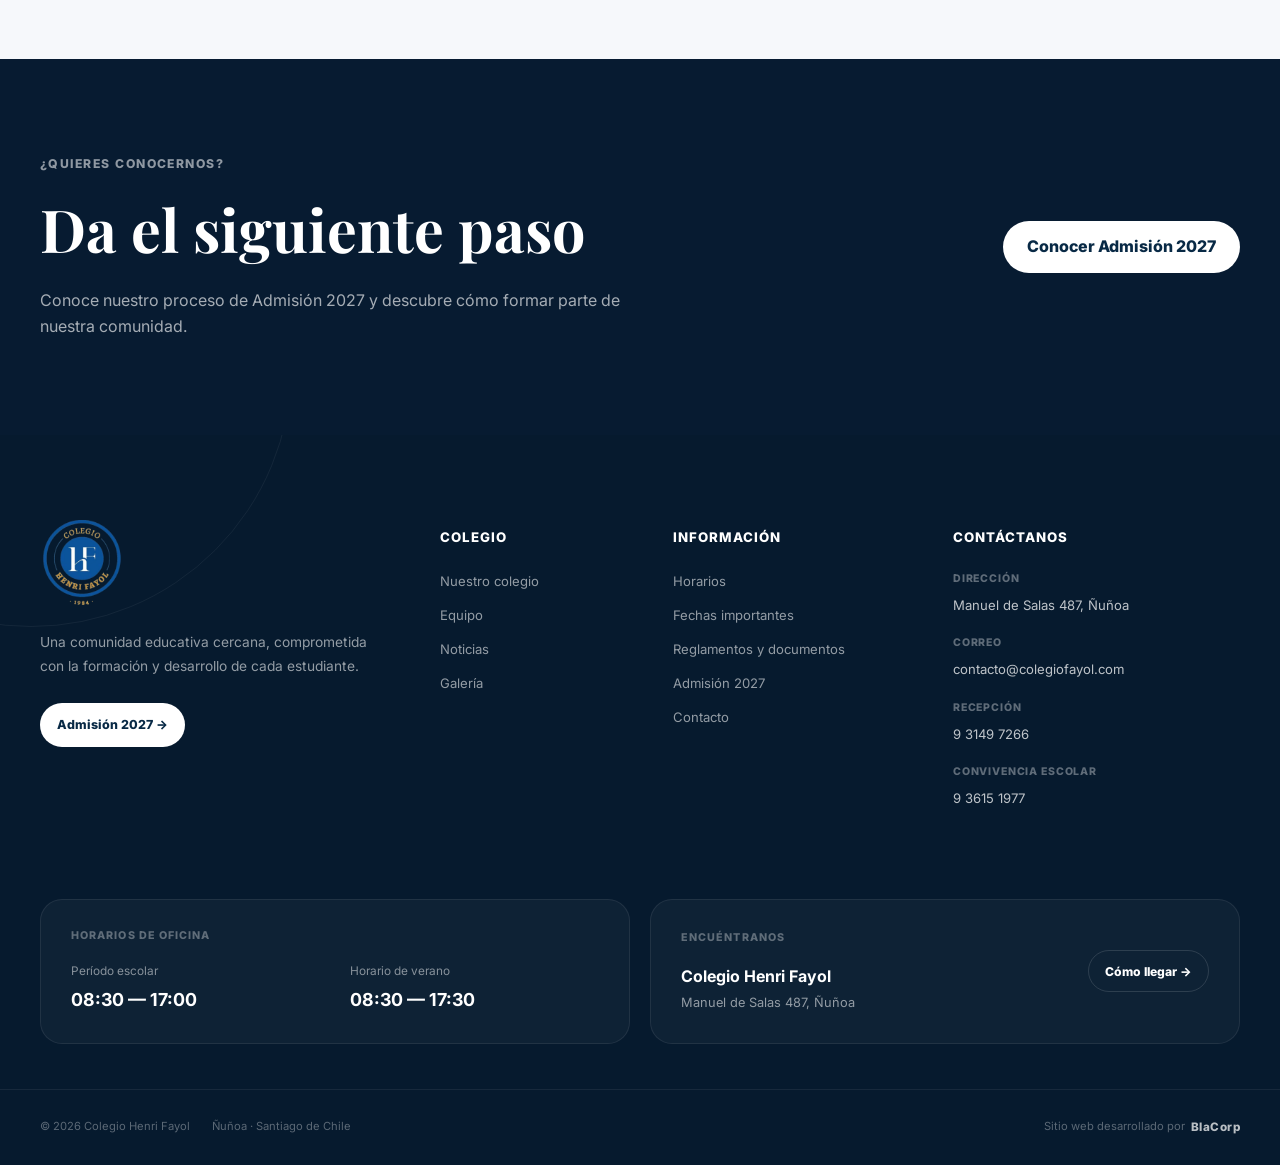
==== commit f19456d5: "CAMBIOS ESTATICOS" ====
--- a/colegio.html
+++ b/colegio.html
@@ -158,7 +158,7 @@
           <article>
 
             <strong>
-              15
+              15 A 22
             </strong>
 
             <span>
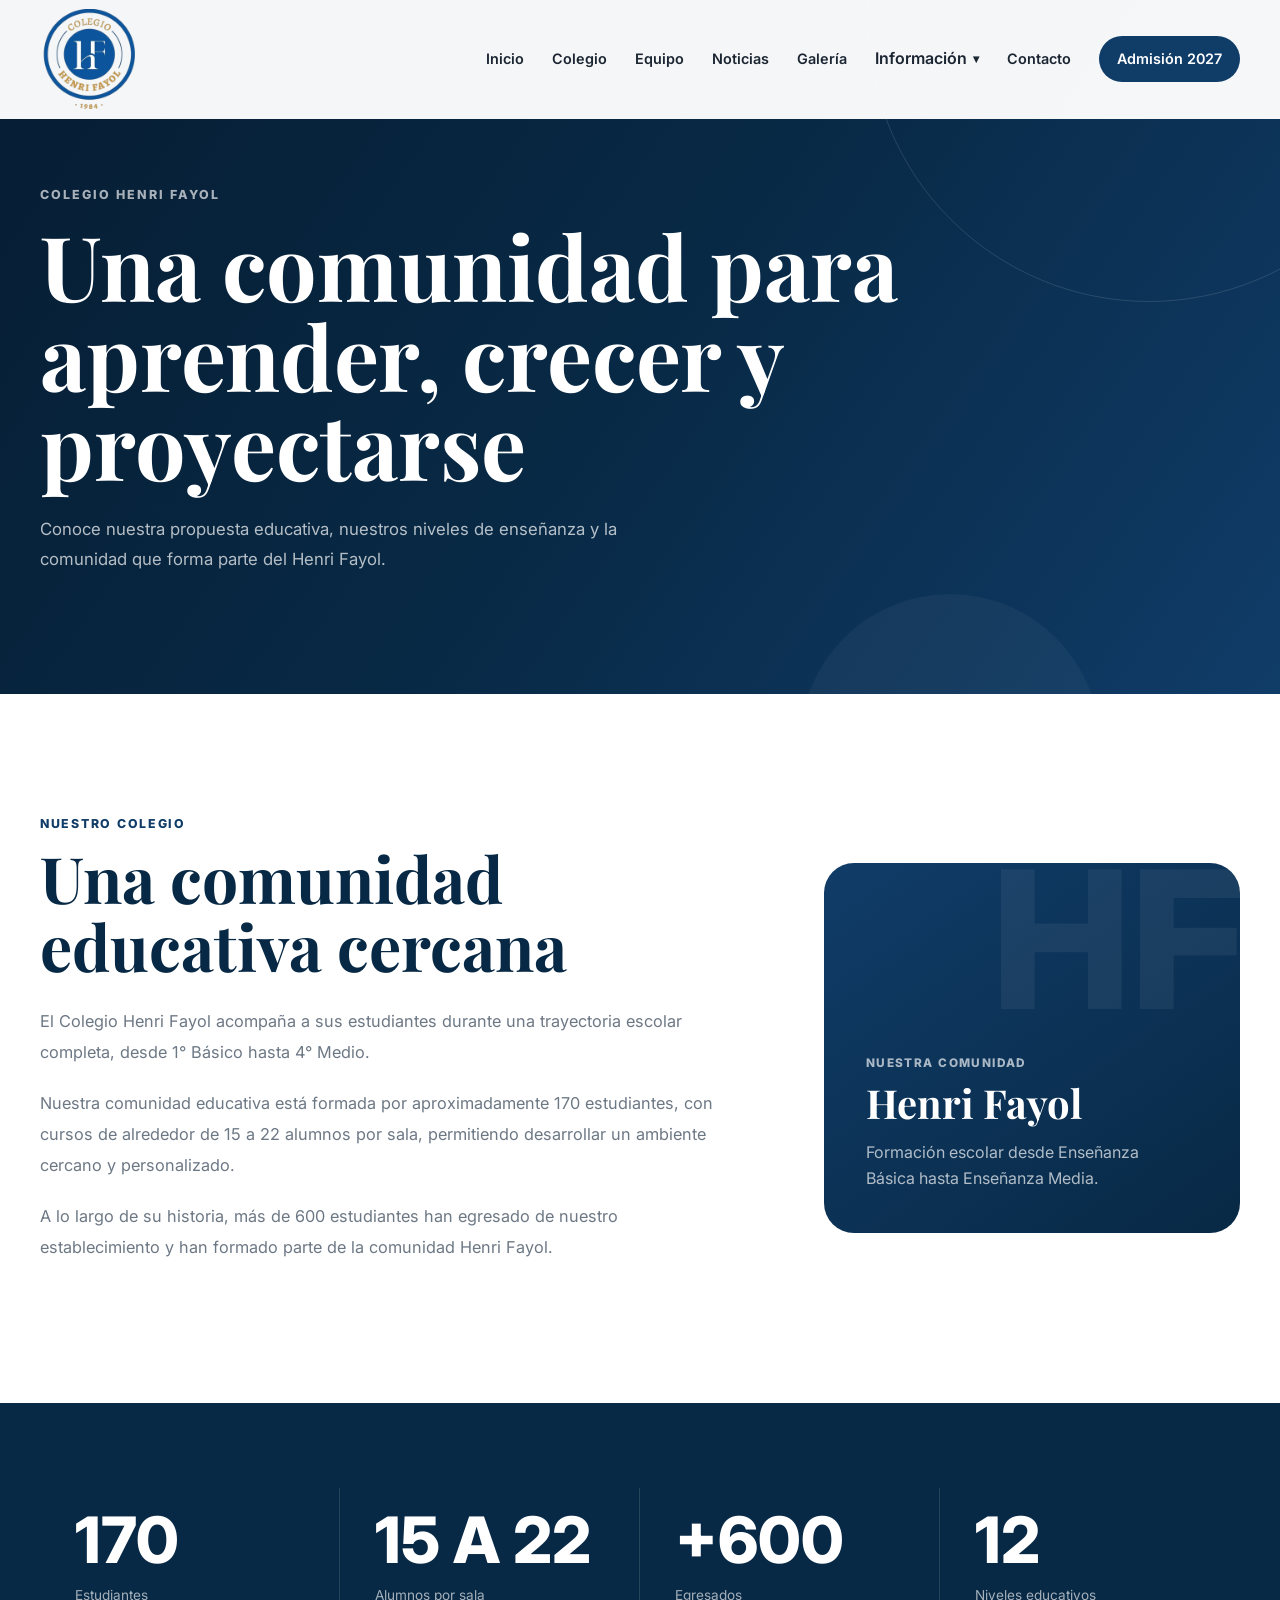
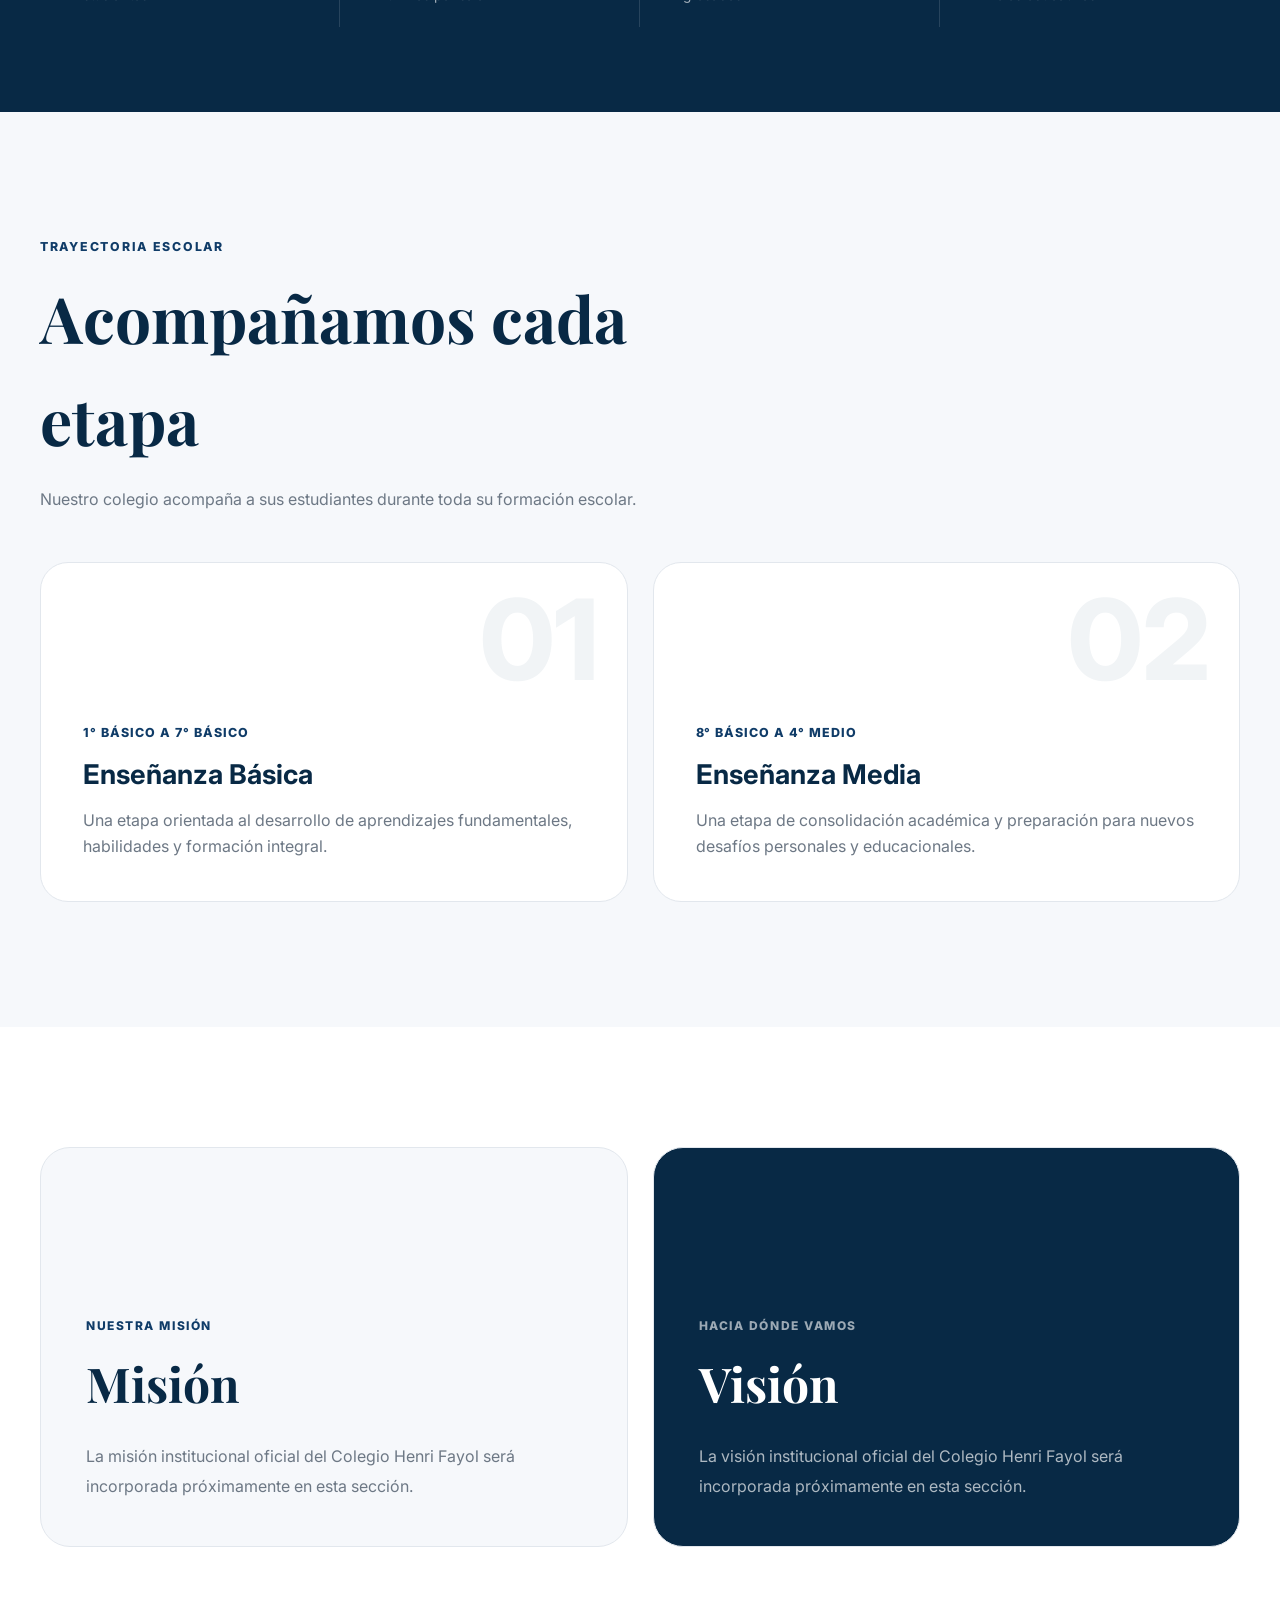
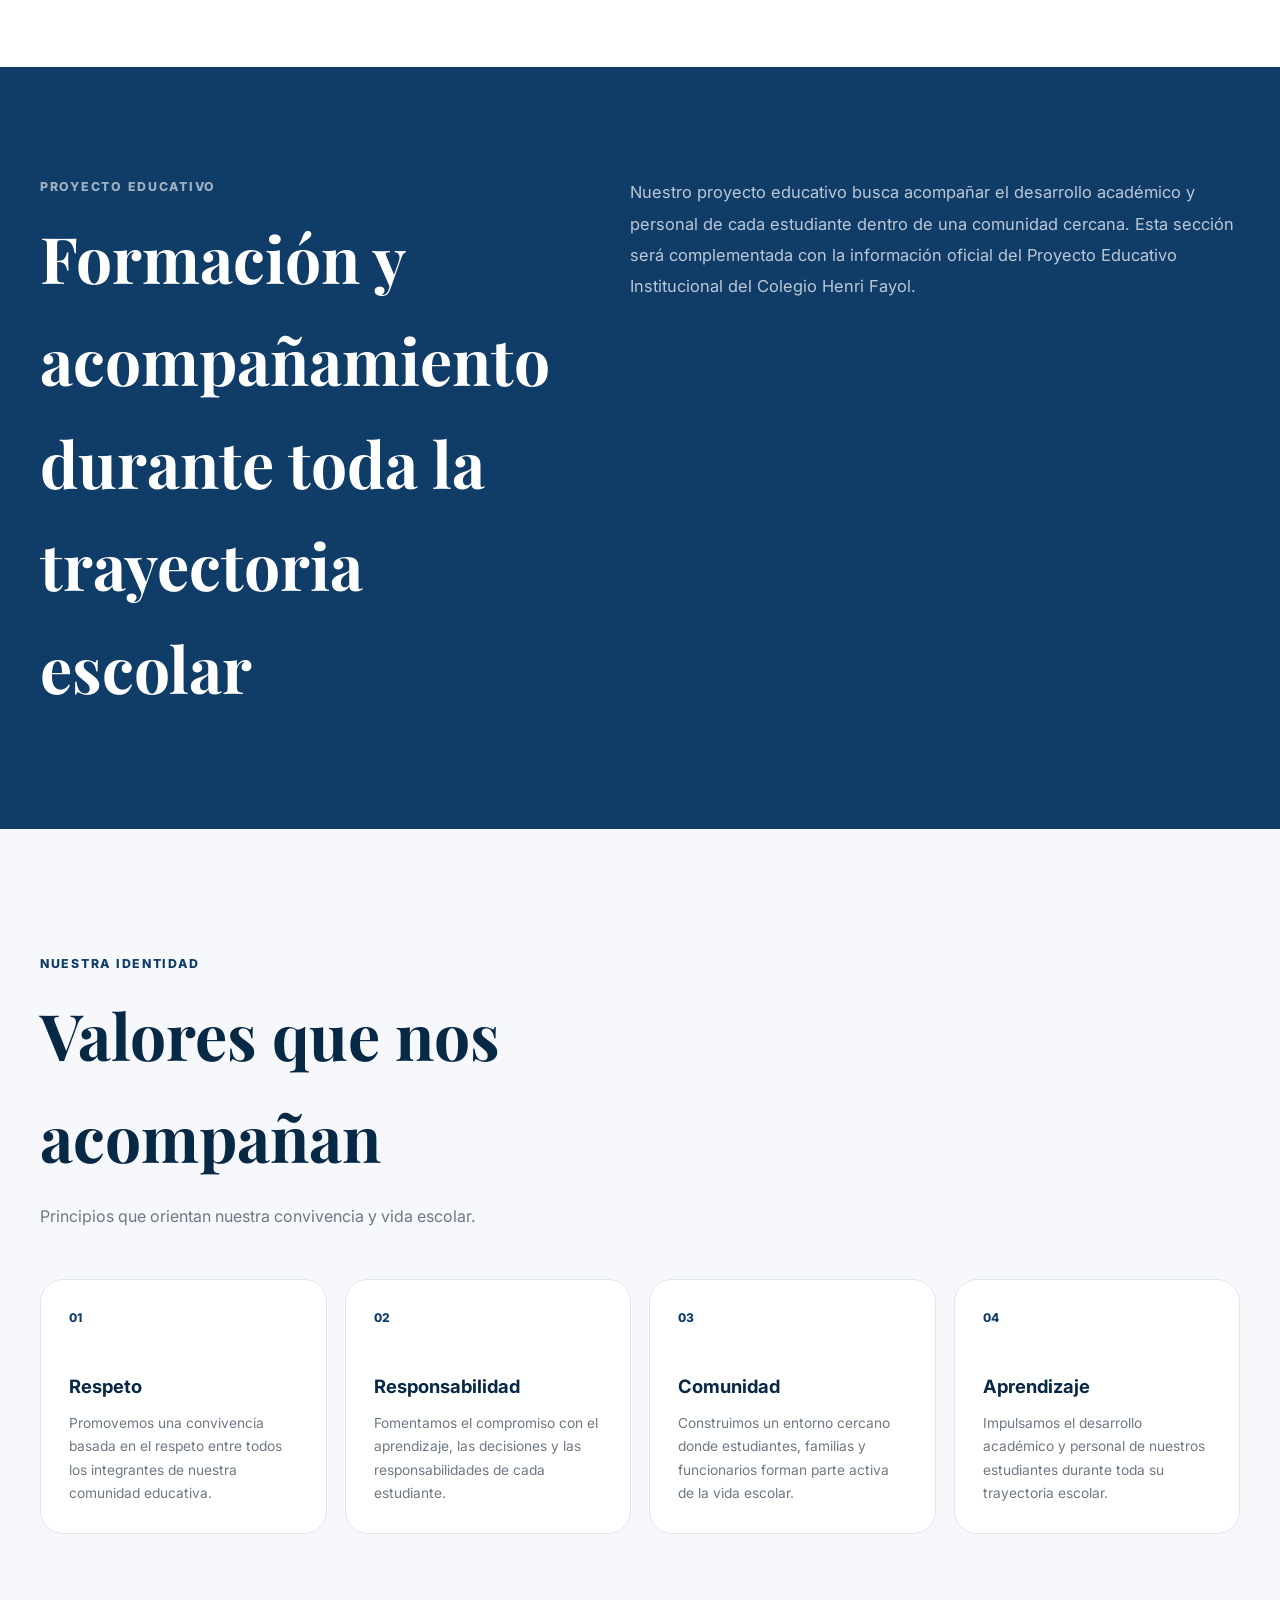
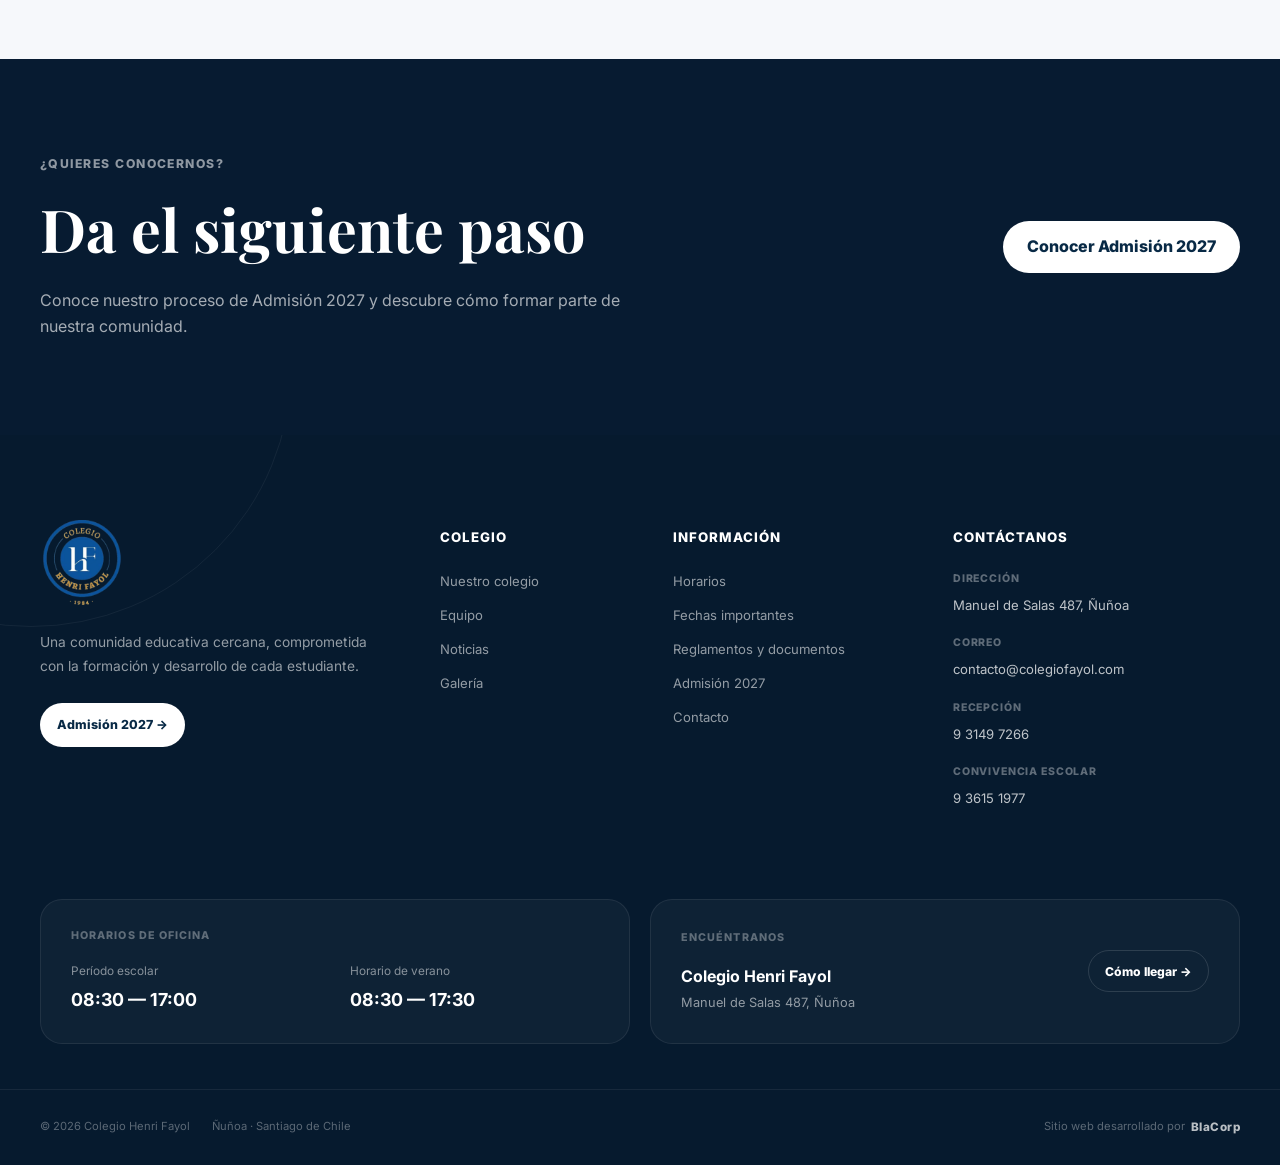
==== commit ba87a58f: "alumnos se corrige cantidad de alumnos por sala" ====
--- a/colegio.html
+++ b/colegio.html
@@ -171,7 +171,7 @@
           <article>
 
             <strong>
-              +3.500
+              +600
             </strong>
 
             <span>
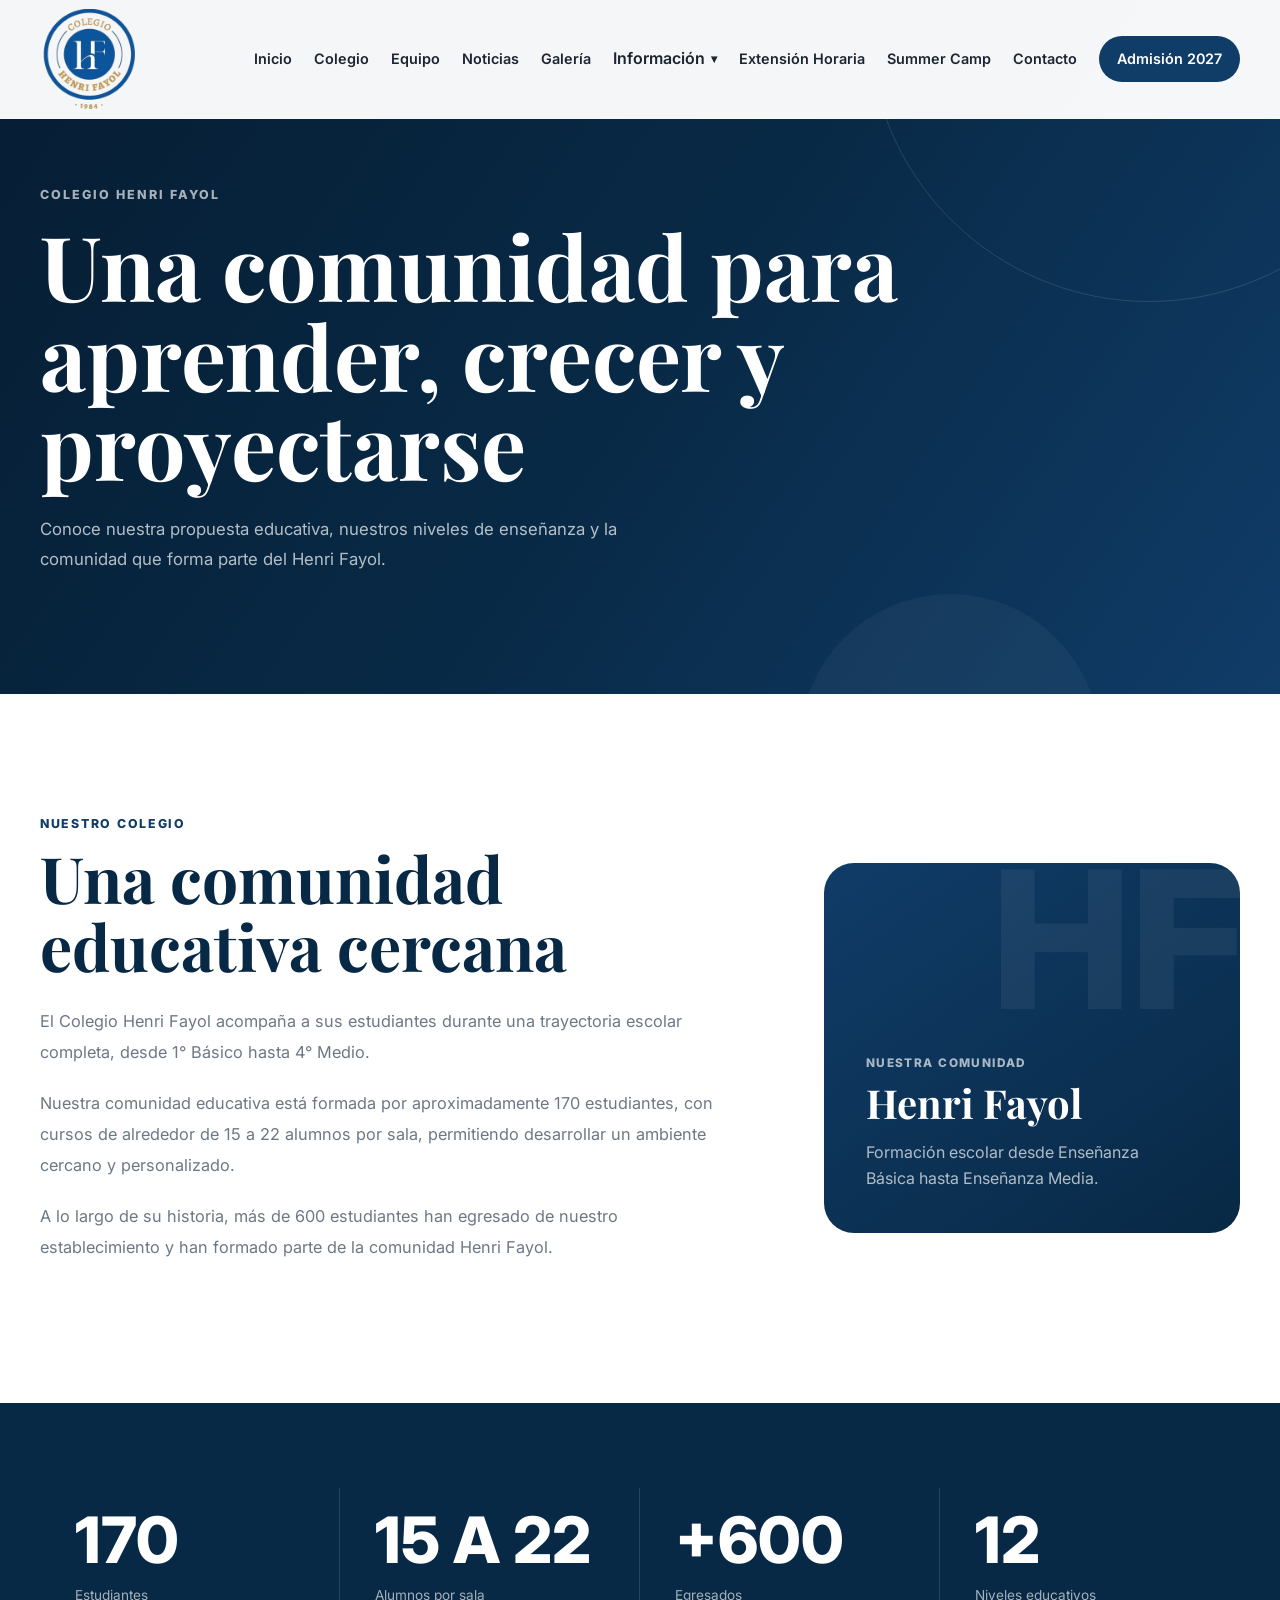
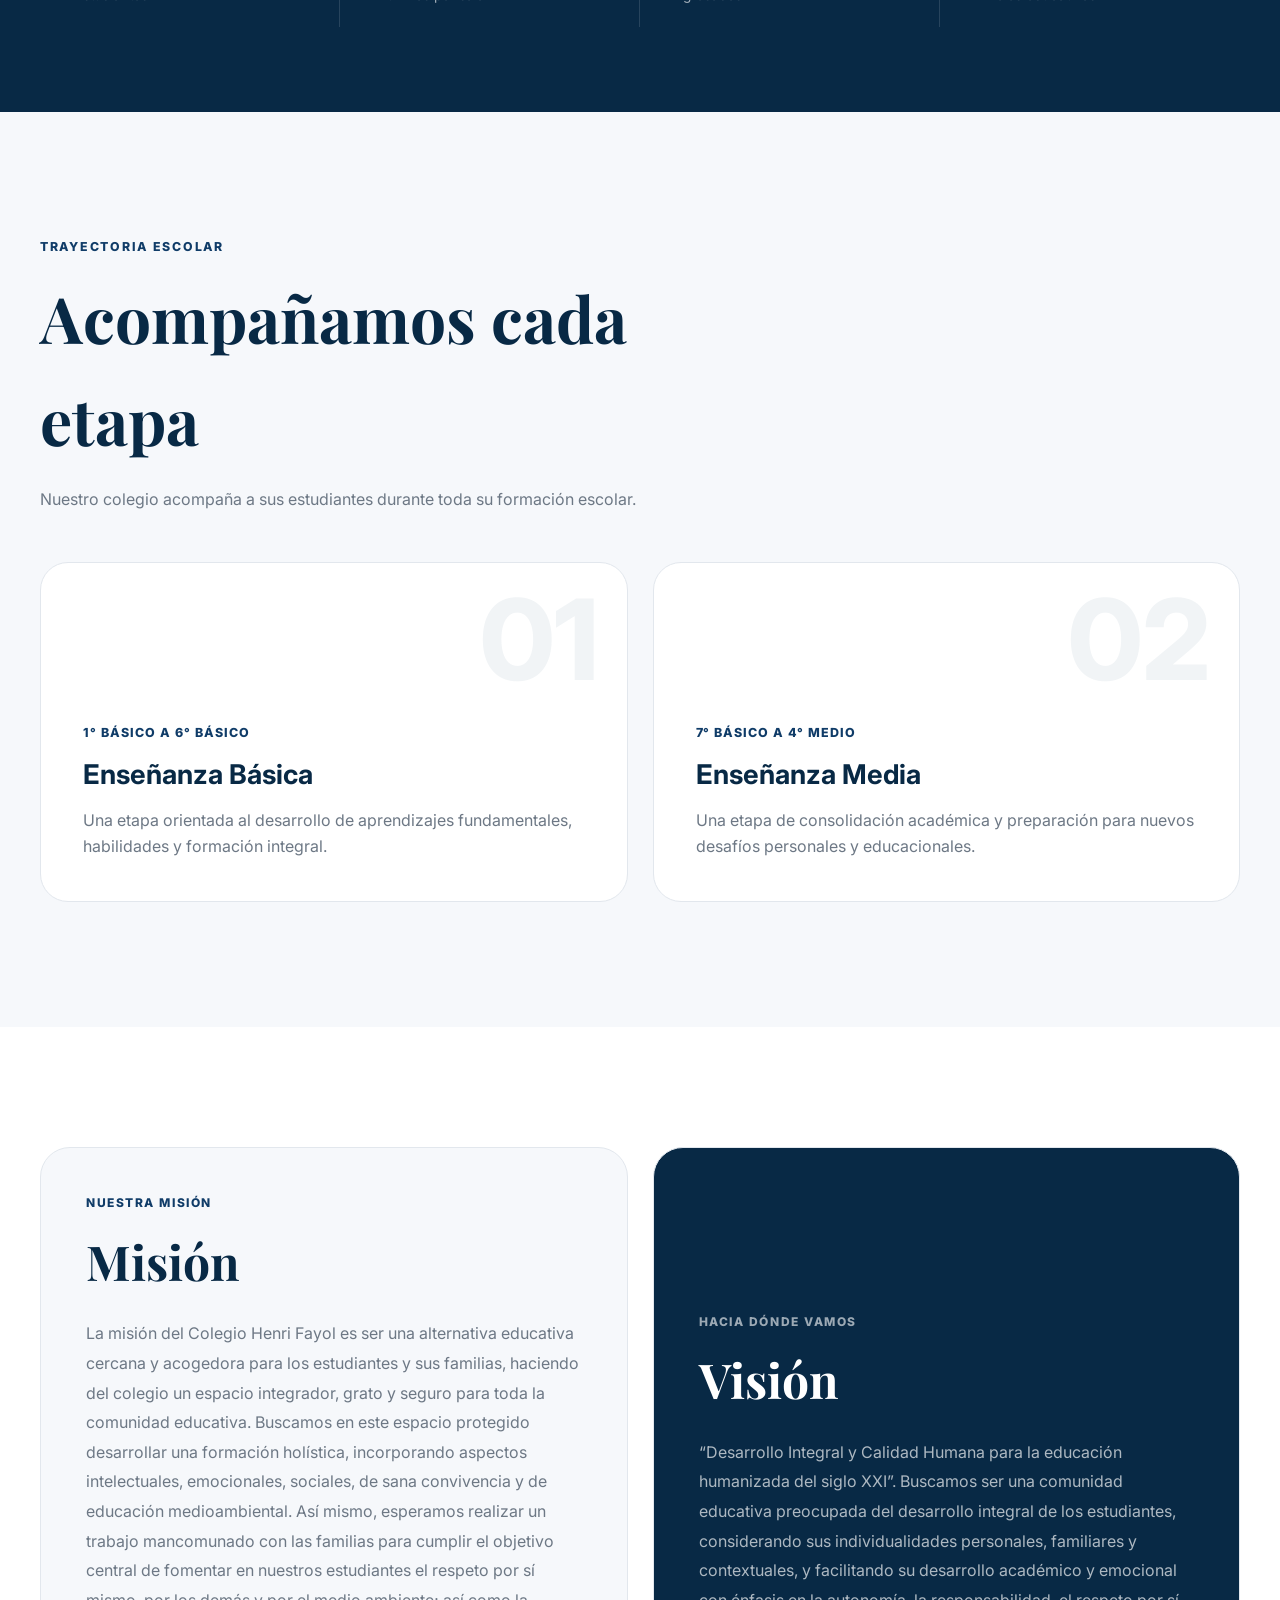
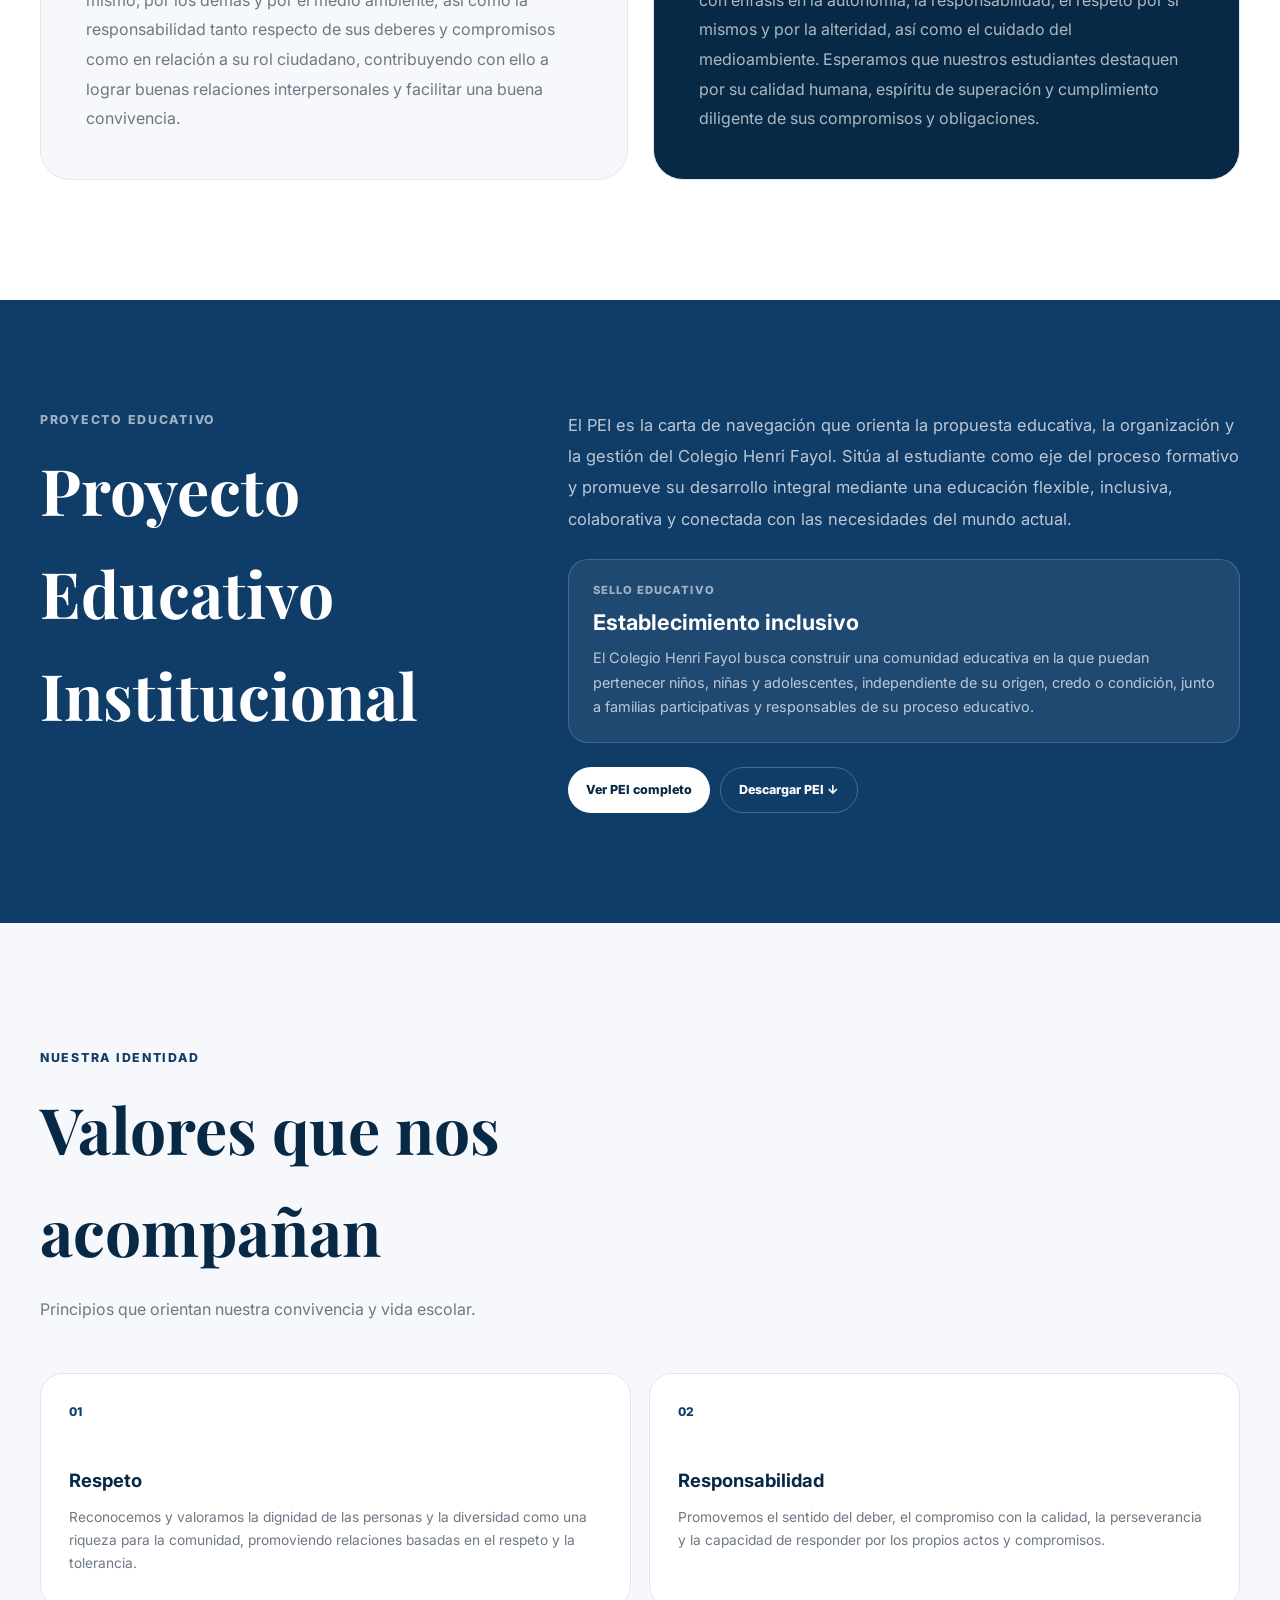
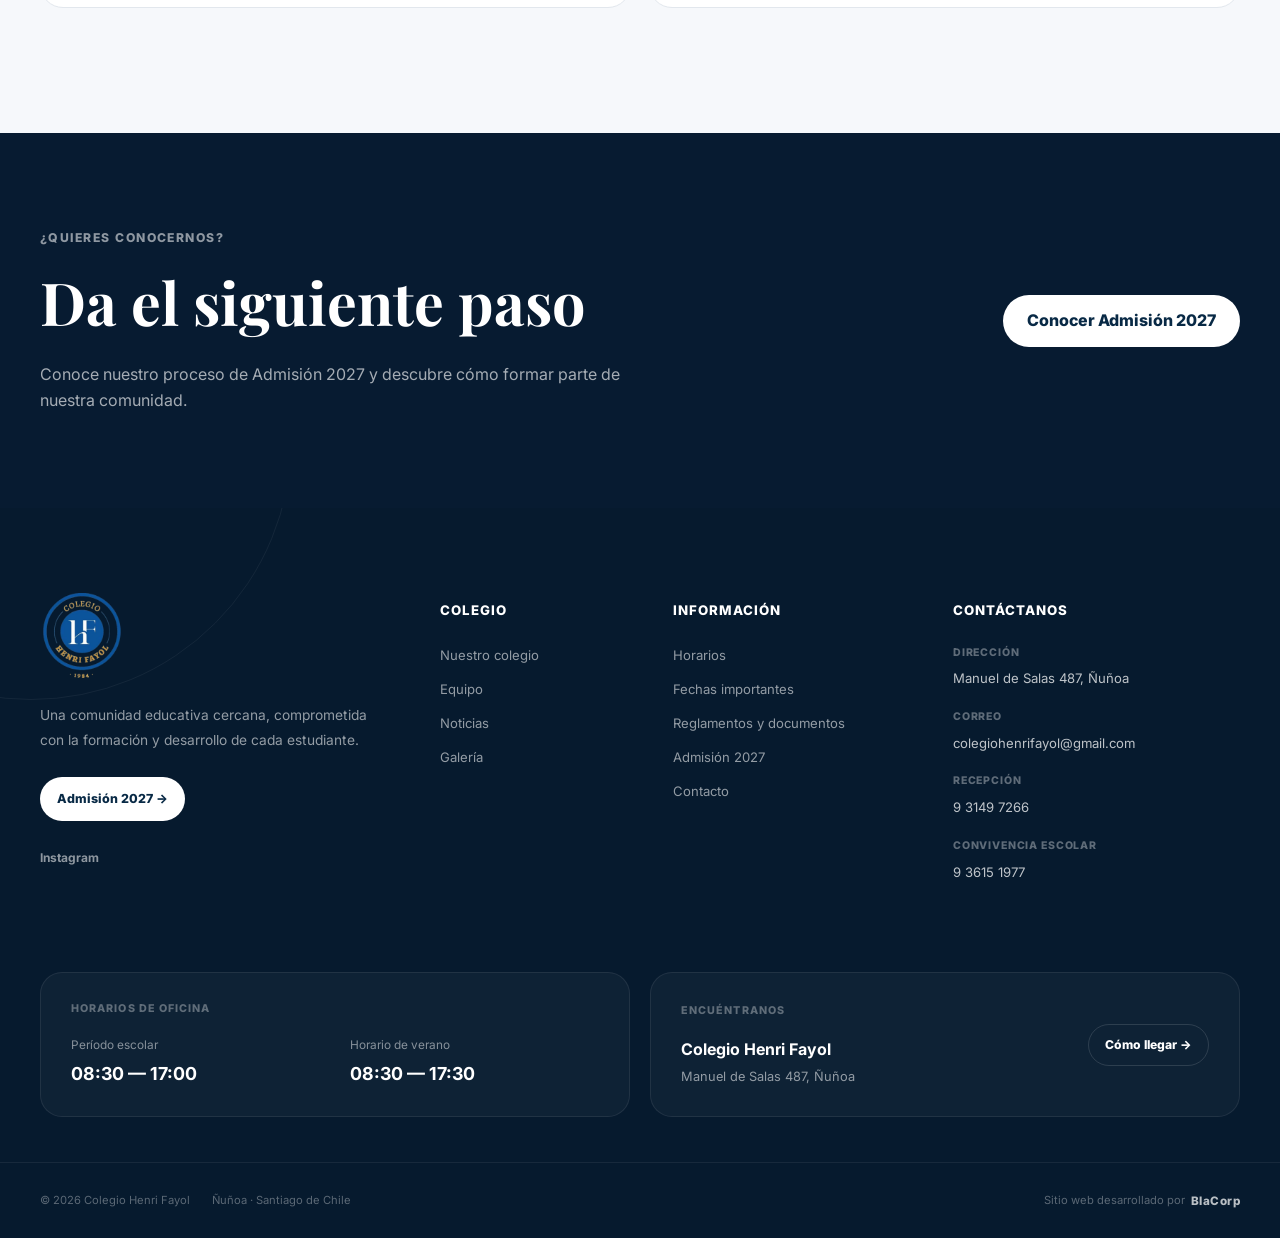
==== commit aa12eb63: "Corrige PEI, equipo docente y horarios oficiales Corrige PEI, equipo docente y horarios oficiales" ====
--- a/colegio.html
+++ b/colegio.html
@@ -237,7 +237,7 @@
 
 
             <span class="level-range">
-              1° Básico a 7° Básico
+              1° Básico a 6° Básico
             </span>
 
 
@@ -263,7 +263,7 @@
 
 
             <span class="level-range">
-              8° Básico a 4° Medio
+              7° Básico a 4° Medio
             </span>
 
 
@@ -349,9 +349,44 @@
         </div>
 
 
-        <div>
+        <div class="school-project-content">
 
           <p id="school-project-text"></p>
+
+
+          <div class="school-project-seal">
+
+            <span id="school-project-seal-label">
+              Sello educativo
+            </span>
+
+            <strong id="school-project-seal"></strong>
+
+            <p id="school-project-seal-text"></p>
+
+          </div>
+
+
+          <div class="school-project-actions">
+
+            <a
+              id="school-project-view"
+              href="#"
+              target="_blank"
+              rel="noopener"
+            >
+              Ver PEI completo
+            </a>
+
+            <a
+              id="school-project-download"
+              href="#"
+              download
+            >
+              Descargar PEI ↓
+            </a>
+
+          </div>
 
         </div>
 
--- a/css/header.css
+++ b/css/header.css
@@ -59,7 +59,7 @@
   display: flex;
   align-items: center;
 
-  gap: 28px;
+  gap: 22px;
 }
 
 .nav a {
@@ -132,6 +132,29 @@
   background: var(--primary-dark);
 
   transition: 0.3s ease;
+}
+
+
+
+@media (max-width: 1180px) and (min-width: 901px) {
+
+  .header-logo img {
+    height: 52px;
+  }
+
+  .nav {
+    gap: 14px;
+  }
+
+  .nav a,
+  .nav-dropdown-toggle {
+    font-size: 0.78rem;
+  }
+
+  .nav-contacto {
+    padding: 10px 14px;
+  }
+
 }
 
 @media (max-width: 900px) {
--- a/css/colegio.css
+++ b/css/colegio.css
@@ -660,7 +660,7 @@
   display: grid;
 
   grid-template-columns:
-    repeat(4,1fr);
+    repeat(2,1fr);
 
   gap: 18px;
 }
@@ -919,4 +919,88 @@
       1fr;
   }
 
-}+}
+
+/* =========================================
+   PEI OFICIAL
+========================================= */
+
+.school-project-content {
+  display: flex;
+  flex-direction: column;
+  gap: 24px;
+}
+
+.school-project-seal {
+  padding: 22px 24px;
+  border: 1px solid rgba(255,255,255,0.16);
+  border-radius: 20px;
+  background: rgba(255,255,255,0.07);
+}
+
+.school-project-seal span,
+.school-project-seal strong {
+  display: block;
+}
+
+.school-project-seal span {
+  margin-bottom: 5px;
+  color: rgba(255,255,255,0.58);
+  font-size: 0.7rem;
+  font-weight: 800;
+  letter-spacing: 0.1em;
+  text-transform: uppercase;
+}
+
+.school-project-seal strong {
+  margin-bottom: 7px;
+  color: white;
+  font-size: 1.35rem;
+}
+
+.school-project-seal p {
+  color: rgba(255,255,255,0.70);
+  font-size: 0.9rem;
+  line-height: 1.7;
+}
+
+.school-project-actions {
+  display: flex;
+  flex-wrap: wrap;
+  gap: 10px;
+}
+
+.school-project-actions a {
+  min-height: 46px;
+  display: inline-flex;
+  align-items: center;
+  justify-content: center;
+  padding: 0 18px;
+  border-radius: 100px;
+  font-size: 0.78rem;
+  font-weight: 800;
+}
+
+#school-project-view {
+  background: white;
+  color: var(--primary-dark);
+}
+
+#school-project-download {
+  border: 1px solid rgba(255,255,255,0.24);
+  color: white;
+}
+
+@media (max-width: 700px) {
+  .school-project-actions {
+    flex-direction: column;
+  }
+
+  .school-project-actions a {
+    width: 100%;
+  }
+
+  .school-values-grid {
+    grid-template-columns: 1fr;
+  }
+}
